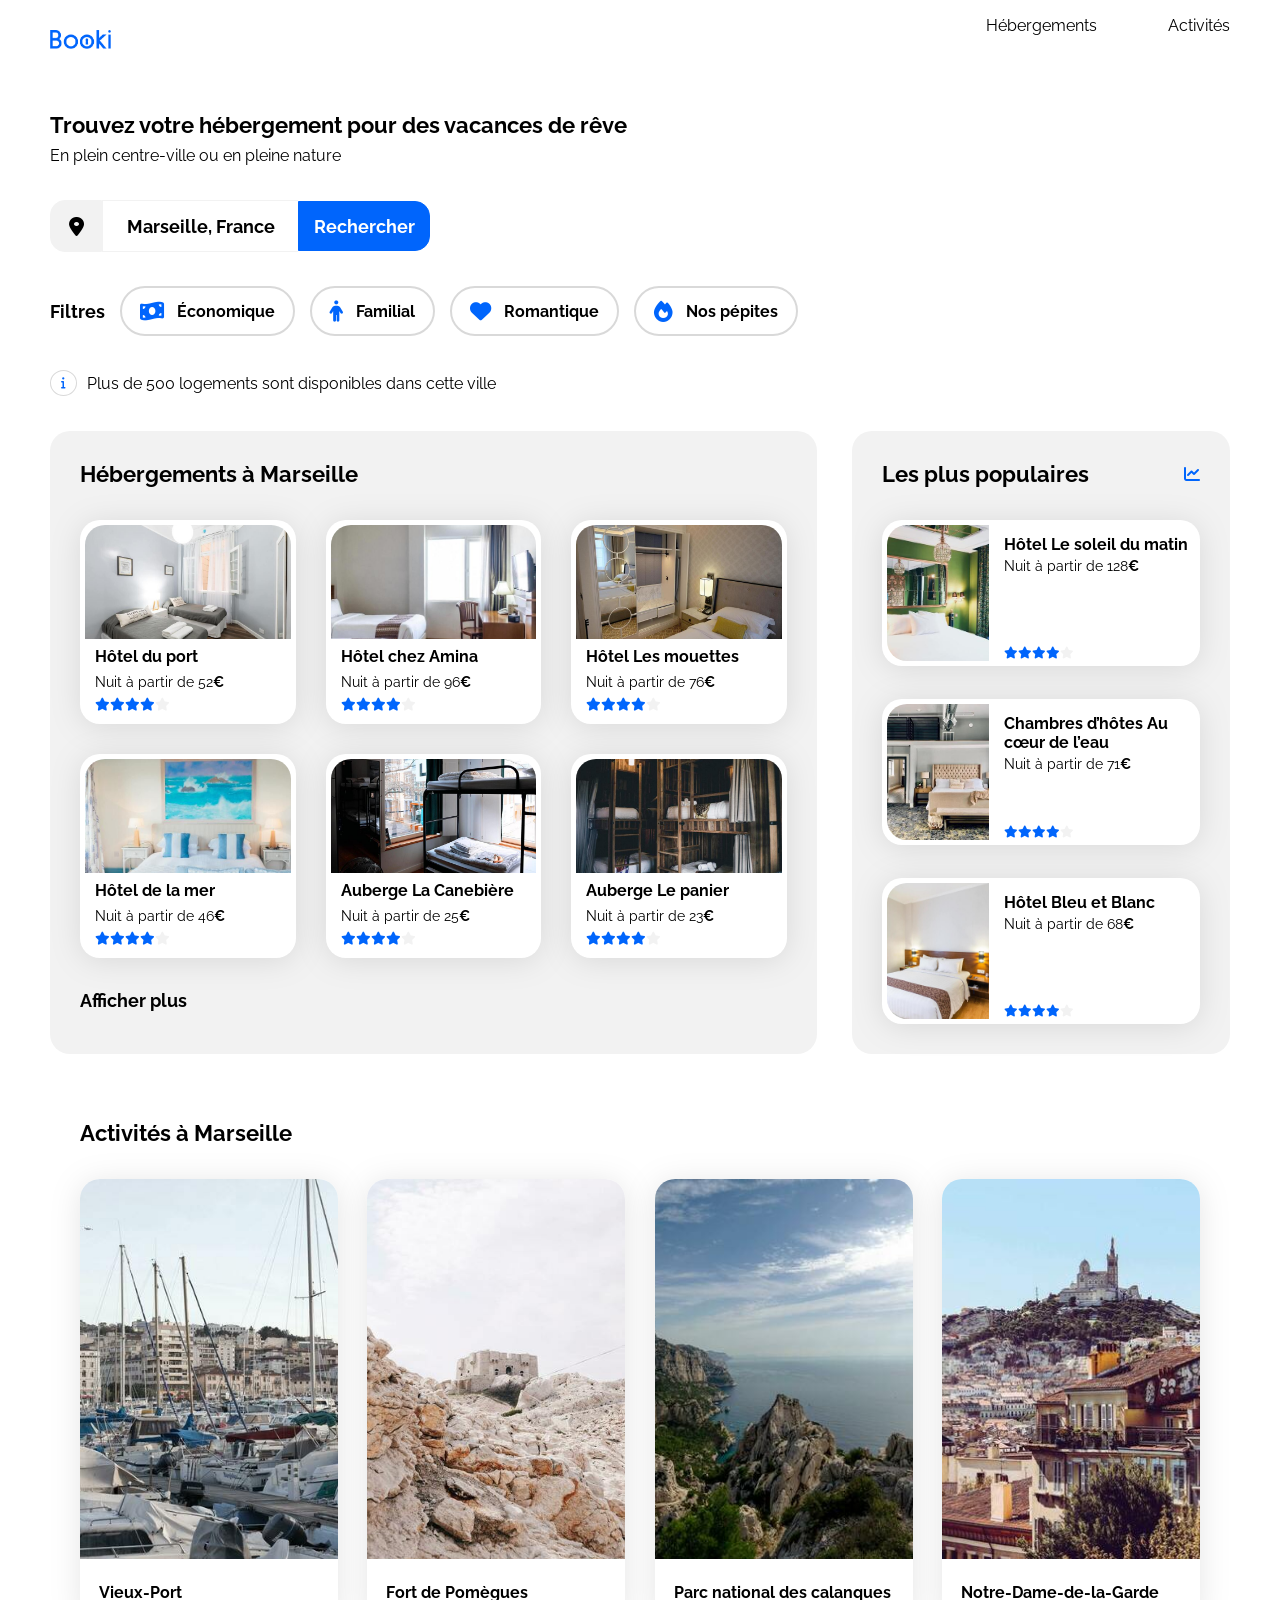
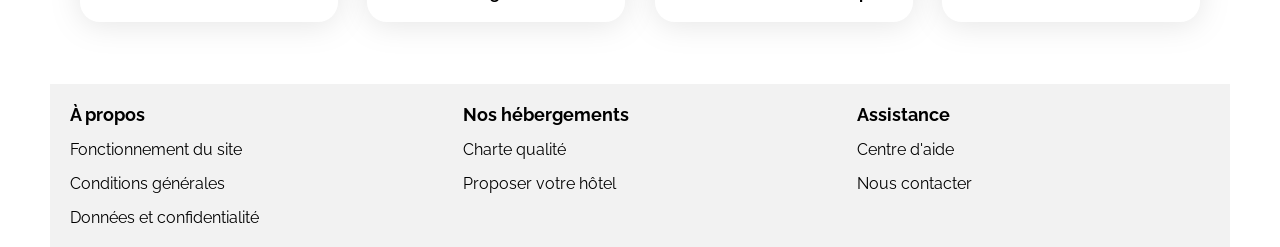
==== index.html @ db33a8a7 "P2 downloaded" ====
<!DOCTYPE html>
<html lang="fr">
  <head>
    <meta charset="UTF-8" />
    <meta name="viewport" content="width=device-width, initial-scale=1.0" />
    <title>Booki</title>
    <link rel="preconnect" href="https://fonts.googleapis.com" />
    <link rel="preconnect" href="https://fonts.gstatic.com" crossorigin />
    <link
      href="https://fonts.googleapis.com/css2?family=Raleway:wght@400;500;700&display=swap"
      rel="stylesheet"
    />
    <link
      rel="stylesheet"
      href="https://cdnjs.cloudflare.com/ajax/libs/font-awesome/6.2.1/css/all.min.css"
      integrity="sha512-MV7K8+y+gLIBoVD59lQIYicR65iaqukzvf/nwasF0nqhPay5w/9lJmVM2hMDcnK1OnMGCdVK+iQrJ7lzPJQd1w=="
      crossorigin="anonymous"
      referrerpolicy="no-referrer"
    />
    <link rel="stylesheet" href="./css/style.css" />
  </head>

  <body>
    <!-- ******************-->
    <!-- ***** HEADER *****-->
    <!-- ******************-->

    <header>
      <div class="logo">
        <img src="./images/logo/Booki.png" alt="Logo de Booki" />
      </div>
      <nav>
        <ul class="menu">
          <li>
            <a class="elt-menu" href="#hebergements">Hébergements</a>
          </li>
          <li><a class="elt-menu" href="#activites">Activités</a></li>
        </ul>
      </nav>
    </header>

    <div class="main-container">
      <main>

        <!-- ***********************-->
        <!-- ***** SEARCH ZONE *****-->
        <!-- ***********************-->

        <section class="search">
          <h1>Trouvez votre hébergement pour des vacances de rêve</h1>
          <p class="subtitle">En plein centre-ville ou en pleine nature</p>
          <form method="get" class="search-bar">
            <label class="icontainer" for="location"
              ><i class="fa-lg fa-solid fa-location-dot" aria-hidden="true"></i
            ></label>
            <input
              type="text"
              id="location"
              placeholder="Marseille, France"
              class="fs18b"
            />
            <button
              class="search-button fs18b"
              type="submit"
              value="Rechercher"
            >
              <i
                class="fa-lg fa-solid fa-magnifying-glass"
                aria-hidden="true"
              ></i>
              Rechercher
            </button>
          </form>

          <div class="filter-bar fs18b">
            <span class="filtres fs18b">Filtres</span>
            <div class="button-list fs17b">
              <div class="filter-button">
                <i
                  class="fa-lg fa-solid fa-money-bill-wave"
                  aria-hidden="true"
                ></i>
                <span class="button-text">Économique</span>
              </div>
              <div class="filter-button">
                <i class="fa-lg fa-solid fa-person" aria-hidden="true"></i>
                <span class="button-text">Familial</span>
              </div>
              <div class="filter-button">
                <i class="fa-lg fa-solid fa-heart" aria-hidden="true"></i>
                <span class="button-text">Romantique</span>
              </div>
              <div class="filter-button">
                <i class="fa-lg fa-solid fa-fire" aria-hidden="true"></i>
                <span class="button-text">Nos pépites</span>
              </div>
            </div>
          </div>

          <div class="info">
            <i class="fa-xs fa-solid fa-info" aria-hidden="true"></i>
            <p>Plus de 500 logements sont disponibles dans cette ville</p>
          </div>
        </section>

        <div class="hebergements-and-populaires">

          <!-- ************************-->
          <!-- ***** HEBERGEMENTS *****-->
          <!-- ************************-->

          <section class="hebergements" id="hebergements">
            <h2 class="section-title">Hébergements à Marseille</h2>
            <div class="hebergements-cards">
              <a href="#">
                <article class="card">
                  <img
                    src="./images/hebergements/fred-kleber.jpg"
                    alt="Hôtel du port"
                  />
                  <div class="card-content">
                    <h3 class="card-title">Hôtel du port</h3>
                    <p class="card-subtitle">
                      Nuit à partir de 52<span class="euro">€</span>
                    </p>
                    <div class="card-rating">
                      <i class="fa-solid fa-star" aria-hidden="true"></i>
                      <i class="fa-solid fa-star" aria-hidden="true"></i>
                      <i class="fa-solid fa-star" aria-hidden="true"></i>
                      <i class="fa-solid fa-star" aria-hidden="true"></i>
                      <i
                        class="fa-solid fa-star neutral-star"
                        aria-hidden="true"
                      ></i>
                      <span class="sr-only">Note de 4 sur 5</span>
                    </div>
                  </div>
                </article>
              </a>
              <a href="#">
                <article class="card">
                  <img
                    src="./images/hebergements/febrian-zakaria.jpg"
                    alt="Hôtel chez Amina"
                  />
                  <div class="card-content">
                    <h3 class="card-title">Hôtel chez Amina</h3>
                    <p class="card-subtitle">
                      Nuit à partir de 96<span class="euro">€</span>
                    </p>
                    <div class="card-rating">
                      <i class="fa-solid fa-star" aria-hidden="true"></i>
                      <i class="fa-solid fa-star" aria-hidden="true"></i>
                      <i class="fa-solid fa-star" aria-hidden="true"></i>
                      <i class="fa-solid fa-star" aria-hidden="true"></i>
                      <i
                        class="fa-solid fa-star neutral-star"
                        aria-hidden="true"
                      ></i>
                      <span class="sr-only">Note de 4 sur 5</span>
                    </div>
                  </div>
                </article>
              </a>
              <a href="#">
                <article class="card">
                  <img
                    src="./images/hebergements/reisetopia.jpg"
                    alt="Hôtel Les mouettes"
                  />
                  <div class="card-content">
                    <h3 class="card-title">Hôtel Les mouettes</h3>
                    <p class="card-subtitle">
                      Nuit à partir de 76<span class="euro">€</span>
                    </p>
                    <div class="card-rating">
                      <i class="fa-solid fa-star" aria-hidden="true"></i>
                      <i class="fa-solid fa-star" aria-hidden="true"></i>
                      <i class="fa-solid fa-star" aria-hidden="true"></i>
                      <i class="fa-solid fa-star" aria-hidden="true"></i>
                      <i
                        class="fa-solid fa-star neutral-star"
                        aria-hidden="true"
                      ></i>
                      <span class="sr-only">Note de 4 sur 5</span>
                    </div>
                  </div>
                </article>
              </a>
              <a href="#">
                <article class="card">
                  <img
                    src="./images/hebergements/annie-spratt.jpg"
                    alt="Hôtel de la mer"
                  />
                  <div class="card-content">
                    <h3 class="card-title">Hôtel de la mer</h3>
                    <p class="card-subtitle">
                      Nuit à partir de 46<span class="euro">€</span>
                    </p>
                    <div class="card-rating">
                      <i class="fa-solid fa-star" aria-hidden="true"></i>
                      <i class="fa-solid fa-star" aria-hidden="true"></i>
                      <i class="fa-solid fa-star" aria-hidden="true"></i>
                      <i class="fa-solid fa-star" aria-hidden="true"></i>
                      <i
                        class="fa-solid fa-star neutral-star"
                        aria-hidden="true"
                      ></i>
                      <span class="sr-only">Note de 4 sur 5</span>
                    </div>
                  </div>
                </article>
              </a>
              <a href="#">
                <article class="card">
                  <img
                    src="./images/hebergements/marcus-loke.jpg"
                    alt="Auberge La Canebière"
                  />
                  <div class="card-content">
                    <h3 class="card-title">Auberge La Canebière</h3>
                    <p class="card-subtitle">
                      Nuit à partir de 25<span class="euro">€</span>
                    </p>
                    <div class="card-rating">
                      <i class="fa-solid fa-star" aria-hidden="true"></i>
                      <i class="fa-solid fa-star" aria-hidden="true"></i>
                      <i class="fa-solid fa-star" aria-hidden="true"></i>
                      <i class="fa-solid fa-star" aria-hidden="true"></i>
                      <i
                        class="fa-solid fa-star neutral-star"
                        aria-hidden="true"
                      ></i>
                      <span class="sr-only">Note de 4 sur 5</span>
                    </div>
                  </div>
                </article>
              </a>
              <a href="#">
                <article class="card">
                  <img
                    src="./images/hebergements/nicate-lee.jpg"
                    alt="Auberge Le Panier"
                  />
                  <div class="card-content">
                    <h3 class="card-title">Auberge Le panier</h3>
                    <p class="card-subtitle">
                      Nuit à partir de 23<span class="euro">€</span>
                    </p>
                    <div class="card-rating">
                      <i class="fa-solid fa-star" aria-hidden="true"></i>
                      <i class="fa-solid fa-star" aria-hidden="true"></i>
                      <i class="fa-solid fa-star" aria-hidden="true"></i>
                      <i class="fa-solid fa-star" aria-hidden="true"></i>
                      <i
                        class="fa-solid fa-star neutral-star"
                        aria-hidden="true"
                      ></i>
                      <span class="sr-only">Note de 4 sur 5</span>
                    </div>
                  </div>
                </article>
              </a>
            </div>
            <p class="afficher-plus fs18b"><a href="#">Afficher plus</a></p>
          </section>

          <!-- **********************-->
          <!-- ***** POPULAIRES *****-->
          <!-- **********************-->

          <section class="populaires">
            <div class="populaires-title">
              <h2 class="section-title">Les plus populaires</h2>
              <i class="fa-solid fa-chart-line" aria-hidden="true"></i>
            </div>
            <div class="populaires-cards">
              <a href="#">
                <article class="card">
                  <img
                    src="./images/hebergements/emile-guillemot.jpg"
                    alt="Hôtel Le soleil du matin"
                  />
                  <div class="card-content">
                    <div class="card-txt">
                      <h3 class="card-title">Hôtel Le soleil du matin</h3>
                      <p class="card-subtitle">
                        Nuit à partir de 128<span class="euro">€</span>
                      </p>
                    </div>
                    <div class="card-rating">
                      <i class="fa-xs fa-solid fa-star" aria-hidden="true"></i>
                      <i class="fa-xs fa-solid fa-star" aria-hidden="true"></i>
                      <i class="fa-xs fa-solid fa-star" aria-hidden="true"></i>
                      <i class="fa-xs fa-solid fa-star" aria-hidden="true"></i>
                      <i
                        class="fa-xs fa-solid fa-star neutral-star"
                        aria-hidden="true"
                      ></i>
                      <span class="sr-only">Note de 4 sur 5</span>
                    </div>
                  </div>
                </article>
              </a>
              <a href="#">
                <article class="card">
                  <img
                    src="./images/hebergements/aw-creative.jpg"
                    alt="Chambres d'hôtes Au coeur de l'eau"
                  />
                  <div class="card-content">
                    <div class="card-txt">
                      <h3 class="card-title">
                        Chambres d’hôtes Au cœur de l’eau
                      </h3>
                      <p class="card-subtitle">
                        Nuit à partir de 71<span class="euro">€</span>
                      </p>
                    </div>
                    <div class="card-rating">
                      <i class="fa-xs fa-solid fa-star" aria-hidden="true"></i>
                      <i class="fa-xs fa-solid fa-star" aria-hidden="true"></i>
                      <i class="fa-xs fa-solid fa-star" aria-hidden="true"></i>
                      <i class="fa-xs fa-solid fa-star" aria-hidden="true"></i>
                      <i
                        class="fa-xs fa-solid fa-star neutral-star"
                        aria-hidden="true"
                      ></i>
                      <span class="sr-only">Note de 4 sur 5</span>
                    </div>
                  </div>
                </article>
              </a>
              <a href="#">
                <article class="card">
                  <img
                    src="./images/hebergements/febrian-zakaria2.jpg"
                    alt="Hôtel Bleu et Blanc"
                  />
                  <div class="card-content">
                    <div class="card-txt">
                      <h3 class="card-title">Hôtel Bleu et Blanc</h3>
                      <p class="card-subtitle">
                        Nuit à partir de 68<span class="euro">€</span>
                      </p>
                    </div>
                    <div class="card-rating">
                      <i class="fa-xs fa-solid fa-star" aria-hidden="true"></i>
                      <i class="fa-xs fa-solid fa-star" aria-hidden="true"></i>
                      <i class="fa-xs fa-solid fa-star" aria-hidden="true"></i>
                      <i class="fa-xs fa-solid fa-star" aria-hidden="true"></i>
                      <i
                        class="fa-xs fa-solid fa-star neutral-star"
                        aria-hidden="true"
                      ></i>
                      <span class="sr-only">Note de 4 sur 5</span>
                    </div>
                  </div>
                </article>
              </a>
            </div>
          </section>
        </div>

        <!-- *********************-->
        <!-- ***** ACTIVITES *****-->
        <!-- *********************-->

        <section class="activites" id="activites">
          <h2 class="section-title">Activités à Marseille</h2>
          <div class="activites-cards">
            <a href="#">
              <figure class="card-photo">
                <img
                  src="./images/activites/reno-laithienne.jpg"
                  alt="Vieux-Port"
                />
                <figcaption class="fs16b">Vieux-Port</figcaption>
              </figure>
            </a>
            <a href="#">
              <figure class="card-photo">
                <img
                  src="./images/activites/paul-hermann.jpg"
                  alt="Fort de Pomègues"
                />
                <figcaption class="fs16b">Fort de Pomègues</figcaption>
              </figure>
            </a>
            <a href="#">
              <figure class="card-photo">
                <img
                  src="./images/activites/kilyan-sockalingum.jpg"
                  alt="Parc national des calanques"
                />
                <figcaption class="fs16b">
                  Parc national des calanques
                </figcaption>
              </figure>
            </a>
            <a href="#">
              <figure class="card-photo">
                <img
                  src="./images/activites/florian-wehde.jpg"
                  alt="Notre-Dame-de-la-Garde"
                />
                <figcaption class="fs16b">Notre-Dame-de-la-Garde</figcaption>
              </figure>
            </a>
          </div>
        </section>
      </main>

      <!-- ******************-->
      <!-- ***** FOOTER *****-->
      <!-- ******************-->

      <footer>
        <div class="footer-part">
          <h4 class="fs18b">À propos</h4>
          <p><a href="#">Fonctionnement du site</a></p>
          <p><a href="#">Conditions générales</a></p>
          <p><a href="#">Données et confidentialité</a></p>
        </div>
        <div class="footer-part">
          <h4 class="fs18b">Nos hébergements</h4>
          <p><a href="#">Charte qualité</a></p>
          <p><a href="#">Proposer votre hôtel</a></p>
        </div>
        <div class="footer-part">
          <h4 class="fs18b">Assistance</h4>
          <p><a href="#">Centre d'aide</a></p>
          <p><a href="#">Nous contacter</a></p>
        </div>
      </footer>
    </div>
  </body>
</html>
---- css/style.css ----
/****** GENERAL ***********/
* {
	font-family: 'Raleway', sans-serif;
	padding: 0;
	margin: 0;
	;
}
html {
	scroll-behavior: smooth;
}

/* Colors */

:root {
	--main-color: #0065FC;
	--main-bg-color: #F2F2F2;
	--filter-bg-color: #DEEBFF;
	--filter-border-color: #D9D9D9;
		/*couleur de la bordure des filtres*/
}

.fa-solid {
	color: var(--main-color);
}

/* Font-size */

p {
	font-size: 16px;
}

.fs16b {
	font-size: 16px;
	font-weight: bold;
}

.fs17b {
	font-size: 17px;
	font-weight: bold;
}

.fs18b {
	font-size: 18px;
	font-weight: bold;
}

.main-container {
	width: 100%;
	max-width: 1440px;
	padding: 0 50px;
	margin: 0 auto;
	box-sizing: border-box;
}

main {
margin-top: 33px;
}

a {
	color: inherit;
	text-decoration: none;
}

.section-title {
	margin: 0;
	font-size: 22px;
}

.card {
	background-color: white;
	border-radius: 20px;
	padding: 5px;
	filter: drop-shadow(0px 3px 15px rgba(0, 0, 0, 0.1));
}

.card img {
	object-fit: cover;
}

.card-title {
	font-size: 16px;
}

.card-subtitle {
font-size: 14px;
}

.euro {
	font-weight: 700;
}

.neutral-star {
	color: var(--main-bg-color)
}

/****** HEADER ***********/

header {
	margin: 0 auto;
	height: 79px;
	width: 100%;
	max-width: 1440px;
	display: flex;
	justify-content: space-between;
	
}
.logo {
	height: 79px;
	width: 161.1px;
	display: flex;
	justify-content: center;
	align-items: center;
}

header img {
	height: 19px;
}

nav {
	display: flex;
	justify-content: center;
	width: 344px;
	height: 35px;
}

.menu {
	display: flex;
	flex-direction: row;
	justify-content: space-between;
	margin-right: 0;
	width: 244px;
	height: 100%;
}

nav li {
	display: flex;
	list-style-type: none;
	height: 100%;
}

.elt-menu {
	height:100%;
	width:100%;
	display: flex;
	justify-content: center;
	align-items: flex-end;
	font-size: 16px;
	border-top: 3px solid transparent;
	box-sizing: border-box;
}

.elt-menu:hover {
		border-top: 3px solid var(--main-color);
		color: var(--main-color);
}


/****** SEARCH ZONE ***********/

h1 {
	margin-bottom: 8px;
	font-size: 22px;
	font-weight: bold;
}

/* Search bar */

.search-bar {
	display: flex;
	justify-content: left;
	align-items: center;
	height: 50px;
	margin-top: 36px;
	margin-bottom: 36px;
}

.icontainer {
	height: 100%;
	display: flex;
	justify-content: center;
	align-items: center;
	width: 50px;
	background-color: var(--main-bg-color);
	border: 1px solid var(--main-bg-color);
	border-top-left-radius: 15px;
	border-bottom-left-radius: 15px;
	text-align: center;
}

.fa-location-dot {
	color: black;
		/*icone location en noire*/
}


#location {
	height: 100%;
	width: 195px;
	border: 1px solid var(--main-bg-color);
	border-right: none;
	text-align: center;
}
input::placeholder {
	color:black;
	opacity: 1; /*pour firefox*/
}

.search-button {
	display: flex;
	justify-content: center;
	align-items: center;
	position: relative;
	height: 100%;
	width: 132px;
	background-color: var(--main-color);
	border: 1px solid var(--main-color);
	border-top-right-radius: 15px;
	border-bottom-right-radius: 15px;
	color: white;
	cursor: pointer;
}

.fa-magnifying-glass {
	/*position de la loupe*/
	position: absolute;
	color: white;
	z-index: -1;
}

/* Filter bar */

.filtres {
	margin-right: 15px;
}

.filter-bar {
	display: flex;
	justify-content: left;
	align-items: center;
	height: 48px;
}

.button-list {
	display: flex;
	flex-flow: row wrap;
	justify-content: left;
	align-items: center;
	gap: 15px;
	
}

.filter-button {
	border-radius: 25px;
	border: 2px solid var(--filter-border-color);
	padding: 13px 18px;
	cursor: default;
		/*curseur en forme de flêche*/
}

.button-text {
	font-size: 16px;
	font-weight: bold;
	margin-left: 9px;
}

.filter-button:hover {
		background-color: var(--filter-bg-color);
}

/* Info */

.info {
	height: 24px;
	margin-top: 36px;
	display: flex;
	justify-content: left;
	align-items: center;
}

.fa-info {
	line-height: 24px;
	padding: 0px 10px;
	border-radius: 50%;
	border: 1px solid var(--filter-border-color);
	margin-right: 10px;
}



/****** Hebergements And Populaires ***********/
.hebergements-and-populaires {
	margin-top: 36px;
	display: flex;
	justify-content: space-between;
}

.hebergements-and-populaires section {
	border-radius: 20px;
	padding: 30px;
	box-sizing: border-box;
}

.card-rating {
	display: flex;
	margin-bottom: 8px;
}

/****** HEBERGEMENTS ***********/
.hebergements {
	background-color: var(--main-bg-color);
	width: 65%;
}

.hebergements-cards {
	display: grid;
	grid-auto-flow: row;
	grid-template-columns: 1fr 1fr 1fr;
	gap: 30px;
	margin-top: 33px;
}

.hebergements-cards .card {
	height: 95%;
	 /*pour s'adapter lorsque le titre est sur plusieurs lignes*/
}

.hebergements-cards img {
	height: 114px;
	width: 100%;
	border-top-left-radius: 20px;
	border-top-right-radius: 20px;
}

.hebergements-cards .card-content {
	padding-left: 10px;
	box-sizing: border-box;
}

.hebergements-cards .card-title {
	margin-top: 4px;
	margin-bottom: 8px;
}

.hebergements-cards .card-subtitle {
	margin: 0;
}

.hebergements-cards .card-rating {
	margin-top: 8px;
	font-size: 13px;
}

.afficher-plus {
	margin-top: 32px;
}


/****** POPULAIRES ***********/
.populaires {
	background-color: var(--main-bg-color);
	width: 32%;
}

.populaires-title {
	display: flex;
	justify-content: space-between;
	align-items: center;
}

.populaires-cards .card {
	height: 75%;
	display: flex;
	margin-top: 33px;
}

.populaires-cards img {
	width: 33%;
	height: 136px;
	border-top-left-radius: 20px;
	border-bottom-left-radius: 20px;
}

.populaires-cards .card-content {
	width: 67%;
	padding-left: 15px;
	display: flex;
	flex-direction: column;
	justify-content: space-between;
	box-sizing: border-box;
}

.populaires-cards .card-title {
	margin-top: 10px;
	margin-bottom: 4px;
}

.populaires-cards .card-subtitle {
	margin: 0;
}

/****** ACTIVITES ***********/

.activites {
	padding: 30px;
	margin-top: 36px;
}
.activites-cards {
	height: 439px;
	margin-top: 33px;
	display: flex;
	justify-content: space-between;
}
.activites-cards a {
	flex-basis: 23%;
	width: 297px;
	height: 100%;
}
.card-photo {
	background-color: white;
	border-radius: 20px;
	padding: 0;
	filter: drop-shadow(0px 3px 15px rgba(0, 0, 0, 0.1));
}

.activites-cards img {
	object-fit: cover;
	height: 380px;
	width: 100%;
	border-top-left-radius: 20px;
	border-top-right-radius: 20px;
}
figcaption {
	height: 59px;
	display: flex;
	align-items: center;
	padding: 0 19px;
}

/****** FOOTER ***********/

footer {
	margin-top: 36px;
	display: flex;
	background-color: var(--main-bg-color);
}
.footer-part {
	flex-basis: 33%;
	padding: 20px;

}
.footer-part p {
	margin-top: 15px;
}




/* Le code ci-dessous correspond à la version responsive uniquement */

/****** Media queries ***********/
/* Medium devices (tablets, less/equal than 1024px) */
@media (max-width: 1024px) {

/***** SEARCH *****/
	.filter-bar {
		display: inline;
	}
	.filter-button {
		margin-top: 20px;
		margin-left: 0;
	}

/***** HEBERGEMENTS *****/
	.hebergements-and-populaires {
		flex-direction: column;
	}

	.hebergements {
		width: 100%;
	}

/***** POPULAIRES *****/
	.populaires {
		width: 100%;
		margin-top: 50px;
	}

	.populaires-cards {
		display: flex;
		flex-direction: row;
		justify-content: space-between;
	}

	.populaires-cards a {
		width: 30%;
	}

/***** ACTIVITES *****/
	.activites-cards {
		height: 270px;
	}
	.activites-cards img {
		height: 200px;
	}
	
}

/* Small devices (phones, less than 768px) */
@media (max-width: 767.98px) {

	.main-container {
		padding: 0;
	}

	/***** HEADER *****/
	header {
		flex-direction: column;
		align-items: center;
		height: 115px;

	}
	header img {
		position: static;
	}
	.elt-menu {
		align-items: flex-start;
		border-bottom: 3px solid transparent;
		border-top: none;
	}

	nav {
		width: 100%;
	}
	nav li {
		flex-basis: 50%;
		border-bottom: 3px solid var(--main-bg-color);
	}
	.elt-menu:hover {
		border-top: none;
		border-bottom: 3px solid var(--main-color);
	}
	.logo {
		width: 121px;
		height: 79px;
	}
	.menu {
		width: 100%;
			}


	/***** SEARCH *****/

	.search {
		margin: 0 20px;
	}
	.search-bar{
		width: 100%;
	}
	.icontainer {
		min-width: 50px;
	}
	#location {
		width: 100%
	}
	.search-button {
		height: 100%;
		min-width: 50px;
		max-width: 50px;
		font-size: 1px;
		background-color: var(--main-color);
		border: 1px solid var(--main-color);
		border-radius: 15px;
		color: var(--main-color);
		box-shadow: 0 2px 1px 1px var(--filter-border-color);
	}
	.fa-magnifying-glass {
		font-size: 18px;
		cursor: pointer;
		z-index: 1;
			/* on fait apparaitre la loupe */
	}
	
	.filter-bar {
		display: inline;
	}
	.button-list {
		display: grid;
		grid-template-columns: 1fr 1fr;
		gap: 10px;
	}
	.filter-button {
		margin-top: 10px;
		margin-left: 0;
		padding: 13px 0 13px 15px;
		display: flex;
		justify-content: left;
		align-items: center;
	}
	.filter-button i {
		flex-basis: 15%;
	}
	.button-text {
		flex-basis: 85%;
		margin-left: 8px;
		font-size: 13px;
	}
	
	

/***** POPULAIRES *****/

	.hebergements-and-populaires {
		width: 100%;
		margin-top: 0;
	}

	.hebergements-and-populaires section {
		border-radius: 0;
		padding: 30px 20px;
	}

	.populaires {
		order: 1;
	}
	.populaires-cards {
		flex-direction: column;
	}

	.populaires-cards .card {
		margin-top: 15px;
	}

	.populaires-cards a {
		width: 100%;
	}

/***** HEBERGEMENTS *****/
	.hebergements {
		order: 2;
		background-color: white;
		}

	.hebergements-cards {
		grid-template-columns: 1fr;
		margin-top: 20px;
		gap: 15px;
	}

	.afficher-plus {
		margin-top: 15px;
	}

/***** POPULAIRES *****/
	.activites-cards {
		flex-direction: column;
		gap: 15px;
		height: 100%;
	}
	.activites-cards a {
		width: 100%;
	}
	.card-photo {
		width: 100%;
	}
	.activites-cards img {
		height: 141px;
	}

/***** FOOTER *****/
	footer {
		flex-direction: column;
		margin-top: 35px;
		padding: 30px;
		gap: 50px;
	}
	.footer-part {
		padding: 0;
	}
	
}
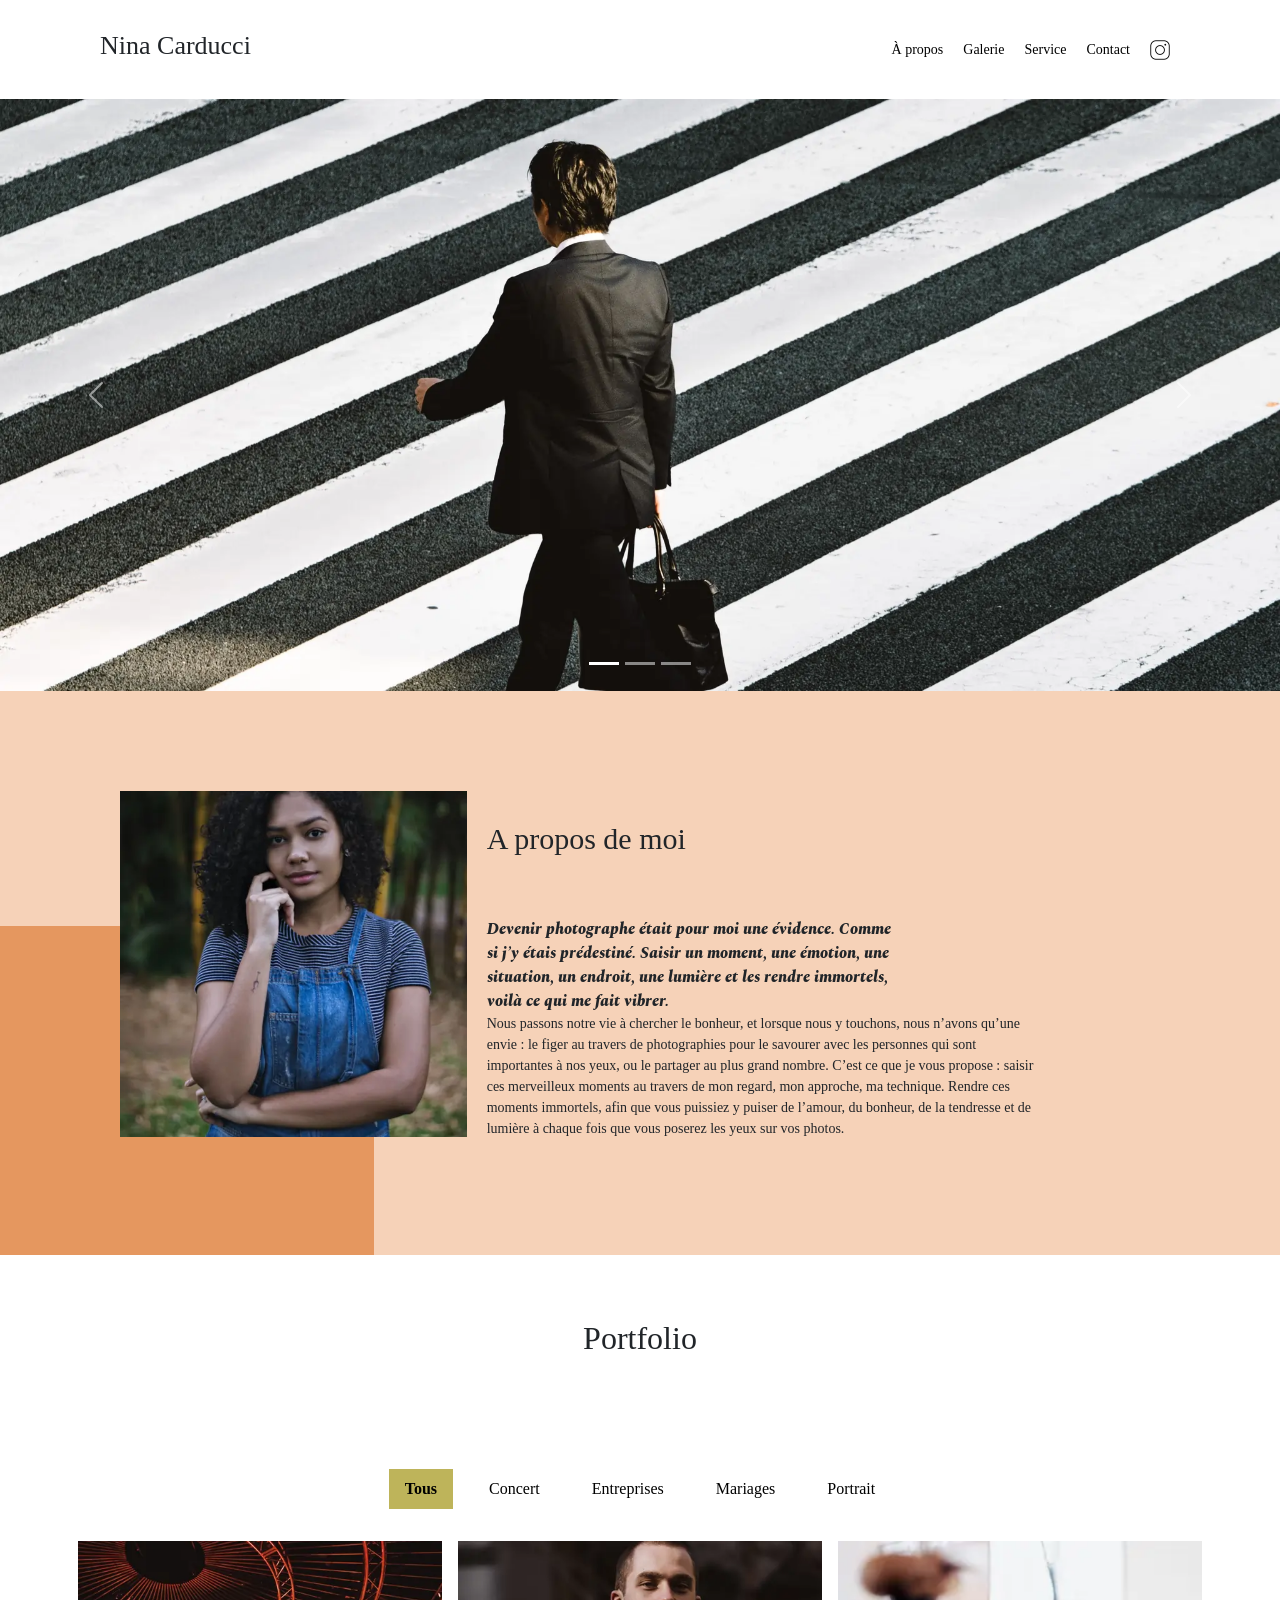
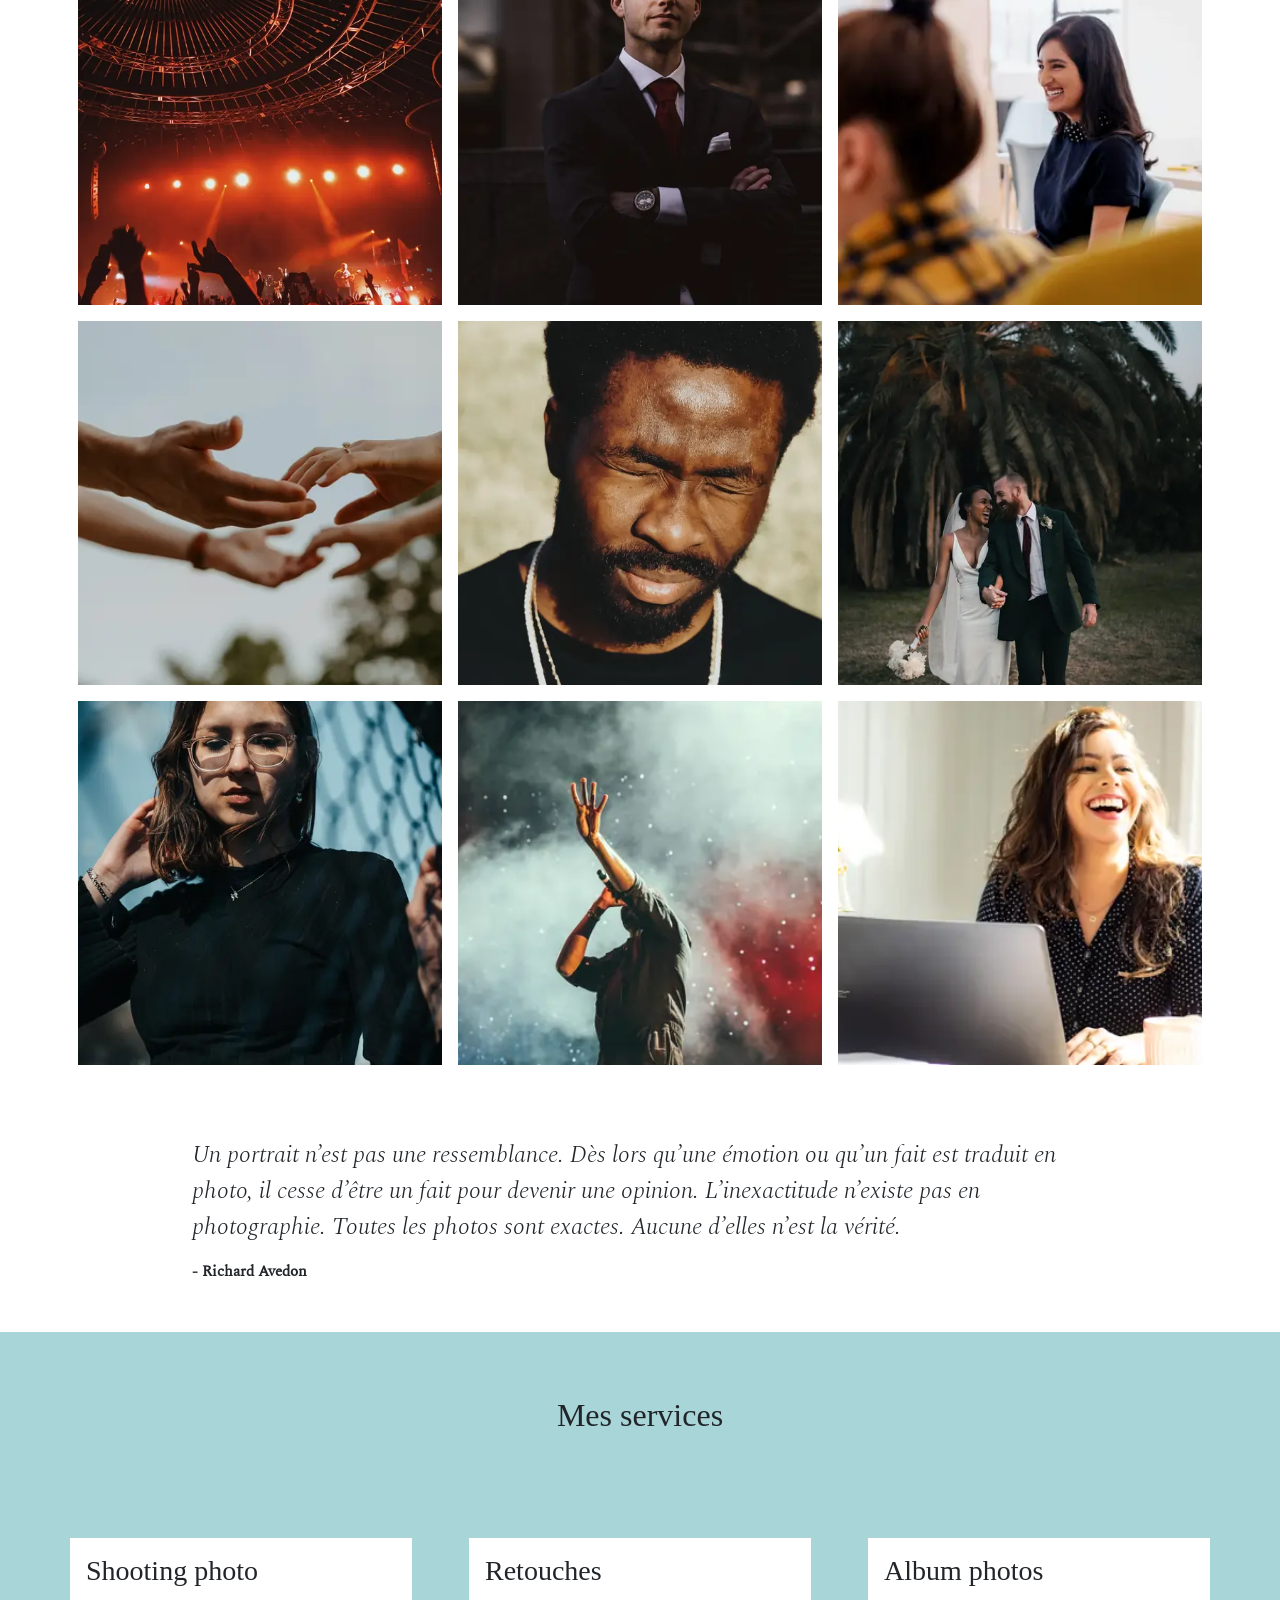
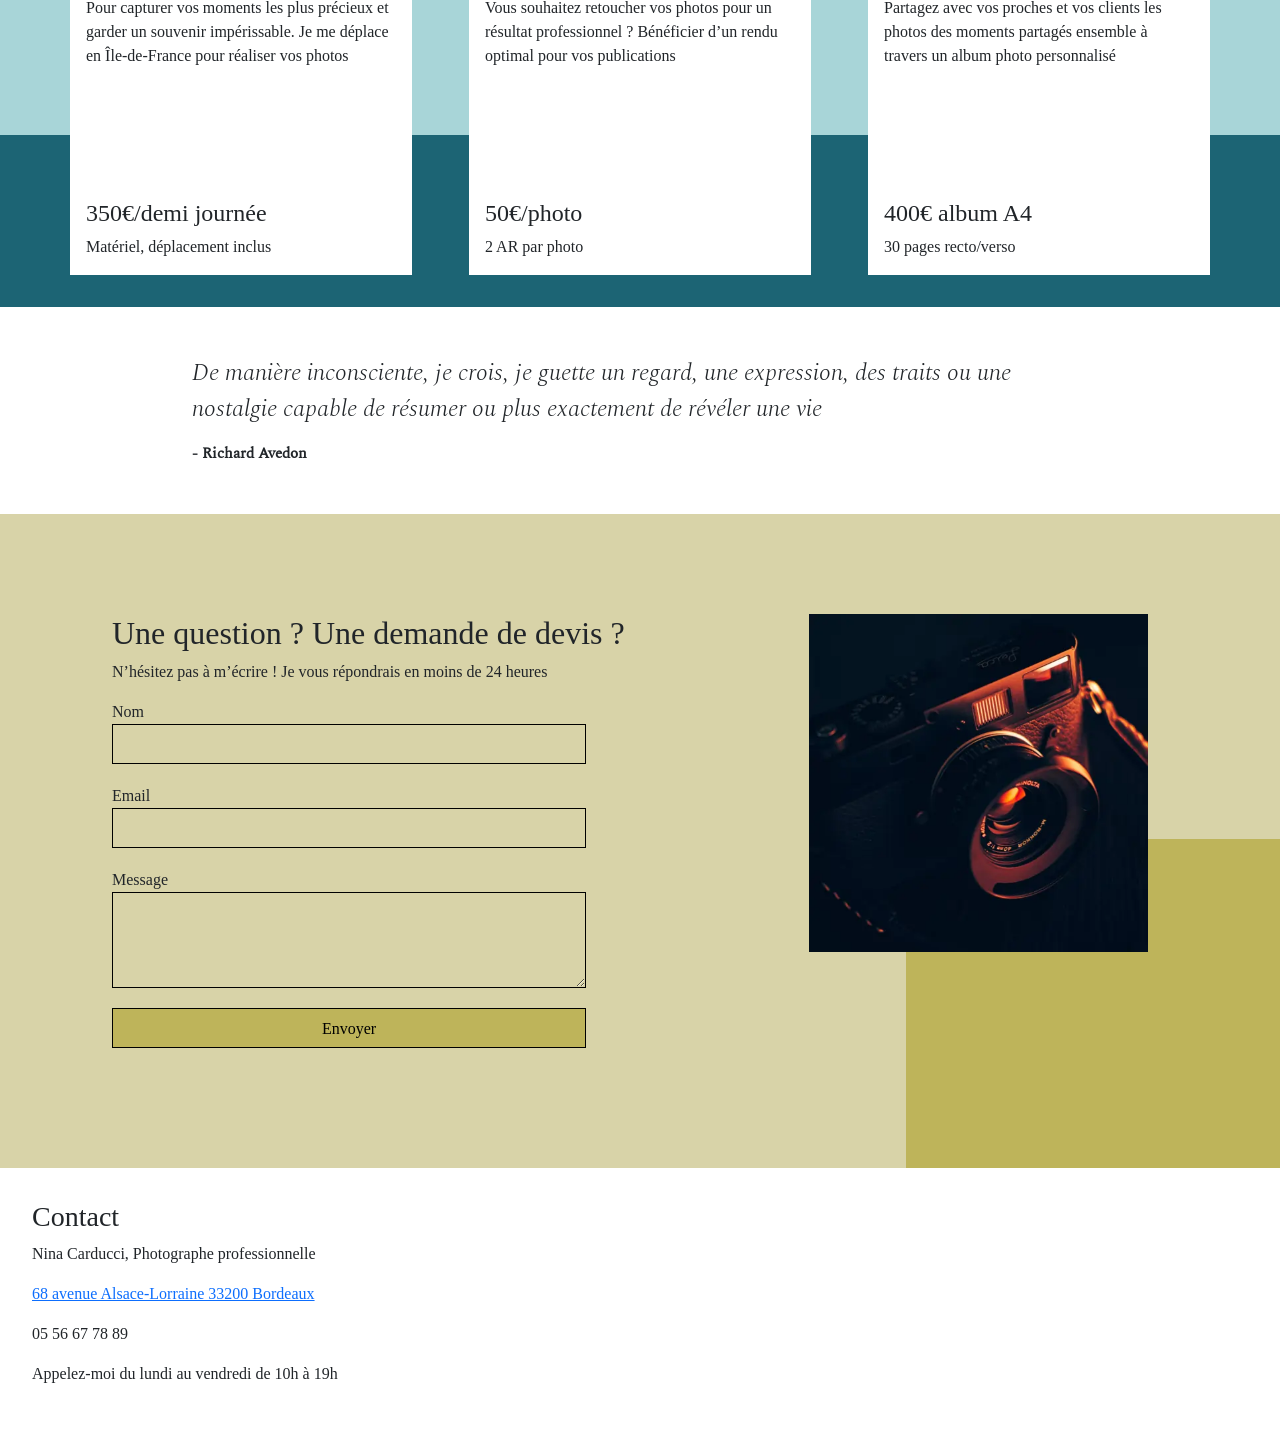
==== commit 4f1c9cf8: "P5 downloaded" ====
--- a/index.html
+++ b/index.html
@@ -1,439 +1,464 @@
-<!DOCTYPE html>
-<html lang="fr">
-  <head>
-    <meta charset="UTF-8" />
-    <meta name="viewport" content="width=device-width, initial-scale=1.0" />
-    <title>Booki</title>
-    <link rel="preconnect" href="https://fonts.googleapis.com" />
-    <link rel="preconnect" href="https://fonts.gstatic.com" crossorigin />
-    <link
-      href="https://fonts.googleapis.com/css2?family=Raleway:wght@400;500;700&display=swap"
-      rel="stylesheet"
-    />
-    <link
-      rel="stylesheet"
-      href="https://cdnjs.cloudflare.com/ajax/libs/font-awesome/6.2.1/css/all.min.css"
-      integrity="sha512-MV7K8+y+gLIBoVD59lQIYicR65iaqukzvf/nwasF0nqhPay5w/9lJmVM2hMDcnK1OnMGCdVK+iQrJ7lzPJQd1w=="
-      crossorigin="anonymous"
-      referrerpolicy="no-referrer"
-    />
-    <link rel="stylesheet" href="./css/style.css" />
-  </head>
-
-  <body>
-    <!-- ******************-->
-    <!-- ***** HEADER *****-->
-    <!-- ******************-->
-
-    <header>
-      <div class="logo">
-        <img src="./images/logo/Booki.png" alt="Logo de Booki" />
-      </div>
-      <nav>
-        <ul class="menu">
-          <li>
-            <a class="elt-menu" href="#hebergements">Hébergements</a>
-          </li>
-          <li><a class="elt-menu" href="#activites">Activités</a></li>
-        </ul>
-      </nav>
-    </header>
-
-    <div class="main-container">
-      <main>
-
-        <!-- ***********************-->
-        <!-- ***** SEARCH ZONE *****-->
-        <!-- ***********************-->
-
-        <section class="search">
-          <h1>Trouvez votre hébergement pour des vacances de rêve</h1>
-          <p class="subtitle">En plein centre-ville ou en pleine nature</p>
-          <form method="get" class="search-bar">
-            <label class="icontainer" for="location"
-              ><i class="fa-lg fa-solid fa-location-dot" aria-hidden="true"></i
-            ></label>
-            <input
-              type="text"
-              id="location"
-              placeholder="Marseille, France"
-              class="fs18b"
-            />
-            <button
-              class="search-button fs18b"
-              type="submit"
-              value="Rechercher"
-            >
-              <i
-                class="fa-lg fa-solid fa-magnifying-glass"
-                aria-hidden="true"
-              ></i>
-              Rechercher
-            </button>
-          </form>
-
-          <div class="filter-bar fs18b">
-            <span class="filtres fs18b">Filtres</span>
-            <div class="button-list fs17b">
-              <div class="filter-button">
-                <i
-                  class="fa-lg fa-solid fa-money-bill-wave"
-                  aria-hidden="true"
-                ></i>
-                <span class="button-text">Économique</span>
-              </div>
-              <div class="filter-button">
-                <i class="fa-lg fa-solid fa-person" aria-hidden="true"></i>
-                <span class="button-text">Familial</span>
-              </div>
-              <div class="filter-button">
-                <i class="fa-lg fa-solid fa-heart" aria-hidden="true"></i>
-                <span class="button-text">Romantique</span>
-              </div>
-              <div class="filter-button">
-                <i class="fa-lg fa-solid fa-fire" aria-hidden="true"></i>
-                <span class="button-text">Nos pépites</span>
-              </div>
-            </div>
-          </div>
-
-          <div class="info">
-            <i class="fa-xs fa-solid fa-info" aria-hidden="true"></i>
-            <p>Plus de 500 logements sont disponibles dans cette ville</p>
-          </div>
-        </section>
-
-        <div class="hebergements-and-populaires">
-
-          <!-- ************************-->
-          <!-- ***** HEBERGEMENTS *****-->
-          <!-- ************************-->
-
-          <section class="hebergements" id="hebergements">
-            <h2 class="section-title">Hébergements à Marseille</h2>
-            <div class="hebergements-cards">
-              <a href="#">
-                <article class="card">
-                  <img
-                    src="./images/hebergements/fred-kleber.jpg"
-                    alt="Hôtel du port"
-                  />
-                  <div class="card-content">
-                    <h3 class="card-title">Hôtel du port</h3>
-                    <p class="card-subtitle">
-                      Nuit à partir de 52<span class="euro">€</span>
-                    </p>
-                    <div class="card-rating">
-                      <i class="fa-solid fa-star" aria-hidden="true"></i>
-                      <i class="fa-solid fa-star" aria-hidden="true"></i>
-                      <i class="fa-solid fa-star" aria-hidden="true"></i>
-                      <i class="fa-solid fa-star" aria-hidden="true"></i>
-                      <i
-                        class="fa-solid fa-star neutral-star"
-                        aria-hidden="true"
-                      ></i>
-                      <span class="sr-only">Note de 4 sur 5</span>
-                    </div>
-                  </div>
-                </article>
-              </a>
-              <a href="#">
-                <article class="card">
-                  <img
-                    src="./images/hebergements/febrian-zakaria.jpg"
-                    alt="Hôtel chez Amina"
-                  />
-                  <div class="card-content">
-                    <h3 class="card-title">Hôtel chez Amina</h3>
-                    <p class="card-subtitle">
-                      Nuit à partir de 96<span class="euro">€</span>
-                    </p>
-                    <div class="card-rating">
-                      <i class="fa-solid fa-star" aria-hidden="true"></i>
-                      <i class="fa-solid fa-star" aria-hidden="true"></i>
-                      <i class="fa-solid fa-star" aria-hidden="true"></i>
-                      <i class="fa-solid fa-star" aria-hidden="true"></i>
-                      <i
-                        class="fa-solid fa-star neutral-star"
-                        aria-hidden="true"
-                      ></i>
-                      <span class="sr-only">Note de 4 sur 5</span>
-                    </div>
-                  </div>
-                </article>
-              </a>
-              <a href="#">
-                <article class="card">
-                  <img
-                    src="./images/hebergements/reisetopia.jpg"
-                    alt="Hôtel Les mouettes"
-                  />
-                  <div class="card-content">
-                    <h3 class="card-title">Hôtel Les mouettes</h3>
-                    <p class="card-subtitle">
-                      Nuit à partir de 76<span class="euro">€</span>
-                    </p>
-                    <div class="card-rating">
-                      <i class="fa-solid fa-star" aria-hidden="true"></i>
-                      <i class="fa-solid fa-star" aria-hidden="true"></i>
-                      <i class="fa-solid fa-star" aria-hidden="true"></i>
-                      <i class="fa-solid fa-star" aria-hidden="true"></i>
-                      <i
-                        class="fa-solid fa-star neutral-star"
-                        aria-hidden="true"
-                      ></i>
-                      <span class="sr-only">Note de 4 sur 5</span>
-                    </div>
-                  </div>
-                </article>
-              </a>
-              <a href="#">
-                <article class="card">
-                  <img
-                    src="./images/hebergements/annie-spratt.jpg"
-                    alt="Hôtel de la mer"
-                  />
-                  <div class="card-content">
-                    <h3 class="card-title">Hôtel de la mer</h3>
-                    <p class="card-subtitle">
-                      Nuit à partir de 46<span class="euro">€</span>
-                    </p>
-                    <div class="card-rating">
-                      <i class="fa-solid fa-star" aria-hidden="true"></i>
-                      <i class="fa-solid fa-star" aria-hidden="true"></i>
-                      <i class="fa-solid fa-star" aria-hidden="true"></i>
-                      <i class="fa-solid fa-star" aria-hidden="true"></i>
-                      <i
-                        class="fa-solid fa-star neutral-star"
-                        aria-hidden="true"
-                      ></i>
-                      <span class="sr-only">Note de 4 sur 5</span>
-                    </div>
-                  </div>
-                </article>
-              </a>
-              <a href="#">
-                <article class="card">
-                  <img
-                    src="./images/hebergements/marcus-loke.jpg"
-                    alt="Auberge La Canebière"
-                  />
-                  <div class="card-content">
-                    <h3 class="card-title">Auberge La Canebière</h3>
-                    <p class="card-subtitle">
-                      Nuit à partir de 25<span class="euro">€</span>
-                    </p>
-                    <div class="card-rating">
-                      <i class="fa-solid fa-star" aria-hidden="true"></i>
-                      <i class="fa-solid fa-star" aria-hidden="true"></i>
-                      <i class="fa-solid fa-star" aria-hidden="true"></i>
-                      <i class="fa-solid fa-star" aria-hidden="true"></i>
-                      <i
-                        class="fa-solid fa-star neutral-star"
-                        aria-hidden="true"
-                      ></i>
-                      <span class="sr-only">Note de 4 sur 5</span>
-                    </div>
-                  </div>
-                </article>
-              </a>
-              <a href="#">
-                <article class="card">
-                  <img
-                    src="./images/hebergements/nicate-lee.jpg"
-                    alt="Auberge Le Panier"
-                  />
-                  <div class="card-content">
-                    <h3 class="card-title">Auberge Le panier</h3>
-                    <p class="card-subtitle">
-                      Nuit à partir de 23<span class="euro">€</span>
-                    </p>
-                    <div class="card-rating">
-                      <i class="fa-solid fa-star" aria-hidden="true"></i>
-                      <i class="fa-solid fa-star" aria-hidden="true"></i>
-                      <i class="fa-solid fa-star" aria-hidden="true"></i>
-                      <i class="fa-solid fa-star" aria-hidden="true"></i>
-                      <i
-                        class="fa-solid fa-star neutral-star"
-                        aria-hidden="true"
-                      ></i>
-                      <span class="sr-only">Note de 4 sur 5</span>
-                    </div>
-                  </div>
-                </article>
-              </a>
-            </div>
-            <p class="afficher-plus fs18b"><a href="#">Afficher plus</a></p>
-          </section>
-
-          <!-- **********************-->
-          <!-- ***** POPULAIRES *****-->
-          <!-- **********************-->
-
-          <section class="populaires">
-            <div class="populaires-title">
-              <h2 class="section-title">Les plus populaires</h2>
-              <i class="fa-solid fa-chart-line" aria-hidden="true"></i>
-            </div>
-            <div class="populaires-cards">
-              <a href="#">
-                <article class="card">
-                  <img
-                    src="./images/hebergements/emile-guillemot.jpg"
-                    alt="Hôtel Le soleil du matin"
-                  />
-                  <div class="card-content">
-                    <div class="card-txt">
-                      <h3 class="card-title">Hôtel Le soleil du matin</h3>
-                      <p class="card-subtitle">
-                        Nuit à partir de 128<span class="euro">€</span>
-                      </p>
-                    </div>
-                    <div class="card-rating">
-                      <i class="fa-xs fa-solid fa-star" aria-hidden="true"></i>
-                      <i class="fa-xs fa-solid fa-star" aria-hidden="true"></i>
-                      <i class="fa-xs fa-solid fa-star" aria-hidden="true"></i>
-                      <i class="fa-xs fa-solid fa-star" aria-hidden="true"></i>
-                      <i
-                        class="fa-xs fa-solid fa-star neutral-star"
-                        aria-hidden="true"
-                      ></i>
-                      <span class="sr-only">Note de 4 sur 5</span>
-                    </div>
-                  </div>
-                </article>
-              </a>
-              <a href="#">
-                <article class="card">
-                  <img
-                    src="./images/hebergements/aw-creative.jpg"
-                    alt="Chambres d'hôtes Au coeur de l'eau"
-                  />
-                  <div class="card-content">
-                    <div class="card-txt">
-                      <h3 class="card-title">
-                        Chambres d’hôtes Au cœur de l’eau
-                      </h3>
-                      <p class="card-subtitle">
-                        Nuit à partir de 71<span class="euro">€</span>
-                      </p>
-                    </div>
-                    <div class="card-rating">
-                      <i class="fa-xs fa-solid fa-star" aria-hidden="true"></i>
-                      <i class="fa-xs fa-solid fa-star" aria-hidden="true"></i>
-                      <i class="fa-xs fa-solid fa-star" aria-hidden="true"></i>
-                      <i class="fa-xs fa-solid fa-star" aria-hidden="true"></i>
-                      <i
-                        class="fa-xs fa-solid fa-star neutral-star"
-                        aria-hidden="true"
-                      ></i>
-                      <span class="sr-only">Note de 4 sur 5</span>
-                    </div>
-                  </div>
-                </article>
-              </a>
-              <a href="#">
-                <article class="card">
-                  <img
-                    src="./images/hebergements/febrian-zakaria2.jpg"
-                    alt="Hôtel Bleu et Blanc"
-                  />
-                  <div class="card-content">
-                    <div class="card-txt">
-                      <h3 class="card-title">Hôtel Bleu et Blanc</h3>
-                      <p class="card-subtitle">
-                        Nuit à partir de 68<span class="euro">€</span>
-                      </p>
-                    </div>
-                    <div class="card-rating">
-                      <i class="fa-xs fa-solid fa-star" aria-hidden="true"></i>
-                      <i class="fa-xs fa-solid fa-star" aria-hidden="true"></i>
-                      <i class="fa-xs fa-solid fa-star" aria-hidden="true"></i>
-                      <i class="fa-xs fa-solid fa-star" aria-hidden="true"></i>
-                      <i
-                        class="fa-xs fa-solid fa-star neutral-star"
-                        aria-hidden="true"
-                      ></i>
-                      <span class="sr-only">Note de 4 sur 5</span>
-                    </div>
-                  </div>
-                </article>
-              </a>
-            </div>
-          </section>
-        </div>
-
-        <!-- *********************-->
-        <!-- ***** ACTIVITES *****-->
-        <!-- *********************-->
-
-        <section class="activites" id="activites">
-          <h2 class="section-title">Activités à Marseille</h2>
-          <div class="activites-cards">
-            <a href="#">
-              <figure class="card-photo">
-                <img
-                  src="./images/activites/reno-laithienne.jpg"
-                  alt="Vieux-Port"
-                />
-                <figcaption class="fs16b">Vieux-Port</figcaption>
-              </figure>
-            </a>
-            <a href="#">
-              <figure class="card-photo">
-                <img
-                  src="./images/activites/paul-hermann.jpg"
-                  alt="Fort de Pomègues"
-                />
-                <figcaption class="fs16b">Fort de Pomègues</figcaption>
-              </figure>
-            </a>
-            <a href="#">
-              <figure class="card-photo">
-                <img
-                  src="./images/activites/kilyan-sockalingum.jpg"
-                  alt="Parc national des calanques"
-                />
-                <figcaption class="fs16b">
-                  Parc national des calanques
-                </figcaption>
-              </figure>
-            </a>
-            <a href="#">
-              <figure class="card-photo">
-                <img
-                  src="./images/activites/florian-wehde.jpg"
-                  alt="Notre-Dame-de-la-Garde"
-                />
-                <figcaption class="fs16b">Notre-Dame-de-la-Garde</figcaption>
-              </figure>
-            </a>
-          </div>
-        </section>
-      </main>
-
-      <!-- ******************-->
-      <!-- ***** FOOTER *****-->
-      <!-- ******************-->
-
-      <footer>
-        <div class="footer-part">
-          <h4 class="fs18b">À propos</h4>
-          <p><a href="#">Fonctionnement du site</a></p>
-          <p><a href="#">Conditions générales</a></p>
-          <p><a href="#">Données et confidentialité</a></p>
-        </div>
-        <div class="footer-part">
-          <h4 class="fs18b">Nos hébergements</h4>
-          <p><a href="#">Charte qualité</a></p>
-          <p><a href="#">Proposer votre hôtel</a></p>
-        </div>
-        <div class="footer-part">
-          <h4 class="fs18b">Assistance</h4>
-          <p><a href="#">Centre d'aide</a></p>
-          <p><a href="#">Nous contacter</a></p>
-        </div>
-      </footer>
-    </div>
-  </body>
-</html>
+<!DOCTYPE html>
+<html lang="fr">
+	<head>
+		<title>Nina Carducci, photographe professionnelle à Bordeaux</title>
+		<meta charset="UTF-8" />
+		<meta name="viewport" content="width=device-width, initial-scale=1.0" />
+		<meta
+			name="description"
+			content="Portfolio de la photographe Nina Carducci à Bordeaux. Je réalise, retouche ou mets dans un album vos meilleurs photos pour en garder un souvenir impérissable."
+		/>
+		<meta name="author" content="Nina Carducci" />
+		<!-- Open Graph / Facebook -->
+		<meta property="og:site_name" content="Nina Carducci" />
+		<meta property="og:type" content="website" />
+		<meta property="og:url" content="https://jeanphih.github.io/Projet_5/" />
+		<meta
+			property="og:title"
+			content="Nina Carducci Photographe professionnelle à Bordeaux"
+		/>
+		<meta
+			property="og:description"
+			content="Je réalise, retouche, ou mets dans un album vos meilleurs photos pour en garder un souvenir impérissable."
+		/>
+		<meta
+			property="og:image"
+			content="https://jeanphih.github.io/Projet_5/assets/images/nina-1024.webp"
+		/>
+		<!-- Twitter / X -->
+		<meta name="twitter:card" content="summary_large_image" />
+		<meta
+			name="twitter:title"
+			content="Nina Carducci Photographe professionnelle à Bordeaux"
+		/>
+		<meta
+			name="twitter:description"
+			content="Je réalise, retouche, ou mets dans un album vos meilleurs photos pour en garder un souvenir impérissable."
+		/>
+		<meta
+			name="twitter:image"
+			content="https://jeanphih.github.io/Projet_5/assets/images/nina-512.webp"
+		/>
+		<meta name="twitter:url" content="https://jeanphih.github.io/Projet_5/" />
+		<!-- CSS -->
+		<link
+			href="https://cdn.jsdelivr.net/npm/bootstrap@5.3.3/dist/css/bootstrap.min.css"
+			rel="stylesheet"
+			integrity="sha384-QWTKZyjpPEjISv5WaRU9OFeRpok6YctnYmDr5pNlyT2bRjXh0JMhjY6hW+ALEwIH"
+			crossorigin="anonymous"
+		/>
+		<link rel="stylesheet" href="./assets/style.min.css" />
+	</head>
+
+	<body>
+		<header class="top-header">
+			<h1 class="name">Nina Carducci</h1>
+			<nav class="nav">
+				<ul>
+					<li><a href="#about">À propos</a></li>
+					<li><a href="#gallery">Galerie</a></li>
+					<li><a href="#services">Service</a></li>
+					<li><a href="#contact">Contact</a></li>
+					<li>
+						<a
+							class="social-link"
+							href="https://www.instagram.com/ninacarducci.photo/?hl=fr"
+							target="_blank"
+							><img src="assets/images/instagram.png" alt="Instagram"
+						/></a>
+					</li>
+				</ul>
+			</nav>
+		</header>
+		<main>
+			<section id="header">
+				<div
+					id="carouselExampleIndicators"
+					class="carousel slide"
+					data-bs-ride="carousel"
+				>
+					<div class="carousel-inner">
+						<div class="carousel-item active">
+							<img
+								srcset="
+									./assets/images/slider/ryoji-iwata-512.webp   512w,
+									./assets/images/slider/ryoji-iwata-1024.webp 1024w,
+									./assets/images/slider/ryoji-iwata-2048.webp 2048w
+								"
+								sizes="100vw"
+								src="./assets/images/slider/ryoji-iwata-1024.webp"
+								class="d-block w-100 h-auto"
+								alt="homme d'affaire en costume vu de dos portant un sac sur un passage piéton"
+								width="1920"
+								height="888"
+							/>
+						</div>
+						<div class="carousel-item">
+							<img
+								srcset="
+									./assets/images/slider/nicholas-green-512.webp   512w,
+									./assets/images/slider/nicholas-green-1024.webp 1024w,
+									./assets/images/slider/nicholas-green-2048.webp 2048w
+								"
+								sizes="100vw"
+								src="./assets/images/slider/nicholas-green-1024.webp"
+								class="d-block w-100 h-auto"
+								alt="foule avec des personnes qui lèvent les bras"
+								width="1920"
+								height="888"
+								loading="lazy"
+							/>
+						</div>
+						<div class="carousel-item">
+							<img
+								srcset="
+									./assets/images/slider/edward-cisneros-512.webp   512w,
+									./assets/images/slider/edward-cisneros-1024.webp 1024w,
+									./assets/images/slider/edward-cisneros-2048.webp 2048w
+								"
+								sizes="100vw"
+								src="./assets/images/slider/edward-cisneros-1024.webp"
+								class="d-block w-100 h-auto"
+								alt="des mariés penchés qui s'embrassent autour de gens qui applaudissent"
+								width="1920"
+								height="888"
+								loading="lazy"
+							/>
+						</div>
+					</div>
+					<button
+						class="carousel-control-prev"
+						type="button"
+						data-bs-target="#carouselExampleIndicators"
+						data-bs-slide="prev"
+					>
+						<span class="carousel-control-prev-icon" aria-hidden="true"></span>
+						<span class="visually-hidden">Previous</span>
+					</button>
+					<button
+						class="carousel-control-next"
+						type="button"
+						data-bs-target="#carouselExampleIndicators"
+						data-bs-slide="next"
+					>
+						<span class="carousel-control-next-icon" aria-hidden="true"></span>
+						<span class="visually-hidden">Next</span>
+					</button>
+					<div class="carousel-indicators">
+						<button
+							type="button"
+							data-bs-target="#carouselExampleIndicators"
+							data-bs-slide-to="0"
+							class="active"
+							aria-current="true"
+							aria-label="Slide 1 du carousel"
+						></button>
+						<button
+							type="button"
+							data-bs-target="#carouselExampleIndicators"
+							data-bs-slide-to="1"
+							aria-label="Slide 2 du carousel"
+						></button>
+						<button
+							type="button"
+							data-bs-target="#carouselExampleIndicators"
+							data-bs-slide-to="2"
+							aria-label="Slide 3 du carousel"
+						></button>
+					</div>
+				</div>
+			</section>
+			<section id="about">
+				<div class="picture left">
+					<img
+						src="./assets/images/nina-512.webp"
+						alt="La photographe professionnelle Nina Carducci"
+						width="560"
+						height="560"
+						loading="lazy"
+					/>
+				</div>
+				<article id="about-me">
+					<h2 class="about-me__title">A propos de moi</h2>
+					<strong class="about-me__introduction">
+						Devenir photographe était pour moi une évidence. Comme si j’y étais
+						prédestiné. Saisir un moment, une émotion, une situation, un
+						endroit, une lumière et les rendre immortels, voilà ce qui me fait
+						vibrer.
+					</strong>
+					<p>
+						Nous passons notre vie à chercher le bonheur, et lorsque nous y
+						touchons, nous n’avons qu’une envie : le figer au travers de
+						photographies pour le savourer avec les personnes qui sont
+						importantes à nos yeux, ou le partager au plus grand nombre. C’est
+						ce que je vous propose : saisir ces merveilleux moments au travers
+						de mon regard, mon approche, ma technique. Rendre ces moments
+						immortels, afin que vous puissiez y puiser de l’amour, du bonheur,
+						de la tendresse et de lumière à chaque fois que vous poserez les
+						yeux sur vos photos.
+					</p>
+				</article>
+			</section>
+			<section id="gallery">
+				<h2 class="title">Portfolio</h2>
+				<div class="container py-3">
+					<div class="gallery" style="display: none">
+						<img
+							data-gallery-tag="Concert"
+							class="gallery-item"
+							src="./assets/images/gallery/concerts/aaron-paul-512.webp"
+							alt="la scène d'un concert vue du public"
+							width="440"
+							height="440"
+							loading="lazy"
+							tabindex="0"
+							aria-label="Image 1 de la galerie"
+						/>
+						<img
+							data-gallery-tag="Entreprises"
+							class="gallery-item"
+							src="./assets/images/gallery/entreprise/ali-morshedlou-512.webp"
+							alt="homme d'affaire en costume cravate"
+							width="440"
+							height="440"
+							loading="lazy"
+							tabindex="0"
+							aria-label="Image 2 de la galerie"
+						/>
+						<img
+							data-gallery-tag="Entreprises"
+							class="gallery-item"
+							src="./assets/images/gallery/entreprise/jason-goodman-512.webp"
+							alt="femme qui rit pendant une réunion d'entreprise"
+							width="440"
+							height="440"
+							loading="lazy"
+							tabindex="0"
+							aria-label="Image 3 de la galerie"
+						/>
+						<img
+							data-gallery-tag="Mariages"
+							class="gallery-item"
+							src="./assets/images/gallery/mariage/hannah-busing-512.webp"
+							alt="Mains en gros plan qui s'effleurent"
+							width="440"
+							height="440"
+							loading="lazy"
+							tabindex="0"
+							aria-label="Image 4 de la galerie"
+						/>
+						<img
+							data-gallery-tag="Portrait"
+							class="gallery-item"
+							src="./assets/images/gallery/portraits/ade-tunji-512.webp"
+							alt="homme fermant les yeux"
+							width="440"
+							height="440"
+							loading="lazy"
+							tabindex="0"
+							aria-label="Image 5 de la galerie"
+						/>
+						<img
+							data-gallery-tag="Mariages"
+							class="gallery-item"
+							src="./assets/images/gallery/mariage/jakob-owens-512.webp"
+							alt="couple en habits de mariés"
+							width="440"
+							height="440"
+							loading="lazy"
+							tabindex="0"
+							aria-label="Image 6 de la galerie"
+						/>
+						<img
+							data-gallery-tag="Portrait"
+							class="gallery-item"
+							src="./assets/images/gallery/portraits/nino-van-prattenburg-512.webp"
+							alt="femme avec un haut noir"
+							width="440"
+							height="440"
+							loading="lazy"
+							tabindex="0"
+							aria-label="Image 7 de la galerie"
+						/>
+						<img
+							data-gallery-tag="Concert"
+							class="gallery-item"
+							src="./assets/images/gallery/concerts/austin-neill-512.webp"
+							alt="chanteur sur scène pendant un concert"
+							width="440"
+							height="440"
+							loading="lazy"
+							tabindex="0"
+							aria-label="Image 8 de la galerie"
+						/>
+						<img
+							data-gallery-tag="Entreprises"
+							class="gallery-item"
+							src="./assets/images/gallery/entreprise/mateus-campos-felipe-512.webp"
+							alt="Une employée de bureau qui rit derrière son ordinateur portable"
+							width="440"
+							height="440"
+							loading="lazy"
+							tabindex="0"
+							aria-label="Image 9 de la galerie"
+						/>
+					</div>
+				</div>
+			</section>
+			<blockquote class="quote">
+				<p class="quote__text">
+					Un portrait n’est pas une ressemblance. Dès lors qu’une émotion ou
+					qu’un fait est traduit en photo, il cesse d’être un fait pour devenir
+					une opinion. L’inexactitude n’existe pas en photographie. Toutes les
+					photos sont exactes. Aucune d’elles n’est la vérité.
+				</p>
+				<footer class="quote__author">- Richard Avedon</footer>
+			</blockquote>
+			<section id="services">
+				<h2 class="title">Mes services</h2>
+				<div class="container">
+					<article class="service">
+						<div class="service__description">
+							<h3>Shooting photo</h3>
+							<p>
+								Pour capturer vos moments les plus précieux et garder un
+								souvenir impérissable. Je me déplace en Île-de-France pour
+								réaliser vos photos
+							</p>
+						</div>
+						<div class="service__price">
+							<h4>350€/demi journée</h4>
+							<span>Matériel, déplacement inclus</span>
+						</div>
+					</article>
+					<article class="service">
+						<div class="service__description">
+							<h3>Retouches</h3>
+							<p>
+								Vous souhaitez retoucher vos photos pour un résultat
+								professionnel ? Bénéficier d’un rendu optimal pour vos
+								publications
+							</p>
+						</div>
+						<div class="service__price">
+							<h4>50€/photo</h4>
+							<span>2 AR par photo</span>
+						</div>
+					</article>
+					<article class="service">
+						<div class="service__description">
+							<h3>Album photos</h3>
+							<p>
+								Partagez avec vos proches et vos clients les photos des moments
+								partagés ensemble à travers un album photo personnalisé
+							</p>
+						</div>
+						<div class="service__price">
+							<h4>400€ album A4</h4>
+							<span>30 pages recto/verso</span>
+						</div>
+					</article>
+				</div>
+			</section>
+			<blockquote class="quote">
+				<p class="quote__text">
+					De manière inconsciente, je crois, je guette un regard, une
+					expression, des traits ou une nostalgie capable de résumer ou plus
+					exactement de révéler une vie
+				</p>
+				<footer class="quote__author">- Richard Avedon</footer>
+			</blockquote>
+			<section id="contact">
+				<div class="container">
+					<div class="form-container">
+						<h2>Une question ? Une demande de devis ?</h2>
+						<p>
+							N’hésitez pas à m’écrire ! Je vous répondrais en moins de 24
+							heures
+						</p>
+						<form method="post">
+							<label for="nom">Nom</label>
+							<input type="text" name="nom" id="nom" />
+							<label for="email">Email</label>
+							<input type="email" name="email" id="email" />
+							<label for="message">Message</label>
+							<textarea
+								name="message"
+								id="message"
+								cols="30"
+								rows="10"
+							></textarea>
+							<input type="submit" value="Envoyer" />
+						</form>
+					</div>
+					<div class="picture right">
+						<img
+							src="./assets/images/camera-512.webp"
+							alt="Un appareil photo"
+							width="418"
+							height="418"
+							loading="lazy"
+						/>
+					</div>
+				</div>
+			</section>
+		</main>
+		<footer id="footer">
+			<div class="contact">
+				<h3>Contact</h3>
+				<p>Nina Carducci, Photographe professionnelle</p>
+				<p>
+					<a
+						href="https://www.google.com/maps/place/68+Av.+Alsace+Lorraine,+33200+Bordeaux/@44.8465781,-0.6091168,17z/data=!3m1!4b1!4m6!3m5!1s0xd54d803d3494ff1:0x775d19897dd6276f!8m2!3d44.8465743!4d-0.6065365!16s%2Fg%2F11c15dhy_v?entry=ttu"
+						target="_blank"
+						>68 avenue Alsace-Lorraine 33200 Bordeaux</a
+					>
+				</p>
+				<p>05 56 67 78 89</p>
+				<p>Appelez-moi du lundi au vendredi de 10h à 19h</p>
+			</div>
+		</footer>
+		<script
+			defer
+			src="https://code.jquery.com/jquery-3.7.1.min.js"
+			integrity="sha256-/JqT3SQfawRcv/BIHPThkBvs0OEvtFFmqPF/lYI/Cxo="
+			crossorigin="anonymous"
+		></script>
+		<script
+			defer
+			src="https://cdn.jsdelivr.net/npm/bootstrap@5.3.3/dist/js/bootstrap.bundle.min.js"
+			integrity="sha384-YvpcrYf0tY3lHB60NNkmXc5s9fDVZLESaAA55NDzOxhy9GkcIdslK1eN7N6jIeHz"
+			crossorigin="anonymous"
+		></script>
+		<script defer src="./assets/maugallery.min.js"></script>
+		<script defer src="./assets/scripts.min.js"></script>
+		<!-- Référencement local avec schema.org -->
+		<script type="application/ld+json">
+			{
+				"@context": "https://schema.org",
+				"@type": "LocalBusiness",
+				"address": {
+					"@type": "PostalAddress",
+					"addressLocality": "Bordeaux",
+					"addressRegion": "Nouvelle-Aquitaine",
+					"postalCode": "33200",
+					"streetAddress": "68 avenue Alsace-Lorraine",
+					"addressCountry": "FR"
+				},
+				"description": "Nina Carducci, photographe professionnelle à Bordeaux",
+				"name": "Nina Carducci",
+				"telephone": "+33556677889",
+				"url": "https://jeanphih.github.io/Projet_5/",
+				"openingHours": "Mo,Tu,We,Th,Fr 10:00-19:00",
+				"priceRange": "50€ - 400€",
+				"image": "https://jeanphih.github.io/Projet_5/assets/images/nina-512.webp",
+				"geo": {
+					"@type": "GeoCoordinates",
+					"latitude": "44.8465743",
+					"longitude": "-0.6065366"
+				},
+				"keywords": "photographie, retouches, album photo, mariage, concert, entreprise, portrait"
+			}
+		</script>
+	</body>
+</html>
--- a/assets/style.min.css
+++ b/assets/style.min.css
@@ -0,0 +1 @@
+@font-face{font-display:swap;font-family:"Inter";font-style:normal;font-weight:400;src:url(./fonts/inter-v13-latin-regular.woff2) format("woff2")}@font-face{font-display:swap;font-family:"Spectral";font-style:italic;font-weight:300;src:url(./fonts/spectral-v13-latin-300italic.woff2) format("woff2")}@font-face{font-display:swap;font-family:"Spectral";font-style:normal;font-weight:400;src:url(./fonts/spectral-v13-latin-regular.woff2) format("woff2")}@font-face{font-display:swap;font-family:"Spectral";font-style:italic;font-weight:400;src:url(./fonts/spectral-v13-latin-italic.woff2) format("woff2")}@font-face{font-display:swap;font-family:"Spectral";font-style:italic;font-weight:800;src:url(./fonts/spectral-v13-latin-800italic.woff2) format("woff2")}body{max-width:1920px;margin:auto}*{font-family:"Inter";font-style:normal}.top-header{background-color:#fff;position:sticky;top:0;z-index:1000;display:flex;justify-content:space-between;padding-inline:100px;padding-block:30px;align-items:center}.top-header .name{font-size:26px}.nav ul{display:flex;list-style-type:none;font-size:14px;margin-bottom:0}.nav li{padding-inline:10px}.nav a{text-decoration:none;color:#000}.social-link img{width:20px}#about{display:flex;background-color:#f6d2b8;padding-inline:100px;padding-block:100px;position:relative}.picture.left::before{content:" ";background-color:#e5975f;width:374px;height:329px;position:absolute;bottom:0;left:0;z-index:-1}.picture{flex:1;margin:0 20px;z-index:0}.picture img{width:100%;height:auto}#about-me{flex:2}.about-me__title{margin-top:1em;margin-bottom:60px;font-size:30px}.about-me__introduction{font-family:"Spectral";font-weight:800;font-style:italic;display:inline-block;width:60%}#about-me p{width:80%;font-size:14px}.title{text-align:center;padding-block:2em}.gallery .nav{justify-content:center}.nav-link{cursor:default}.nav-pills .nav-link.active-tag,.nav-pills .show>.nav-link{color:#000;background-color:#beb45a;border-radius:0;font-weight:700}.nav-pills .nav-link{color:#000}.item-column{position:relative;margin-bottom:0!important;padding:0}.item-column::after{content:"";display:block;padding-bottom:100%}.gallery-item{position:absolute;width:100%;height:100%;object-fit:cover;padding:.5em}.mg-prev,.mg-next{width:30px;height:30px;justify-content:center;align-items:center;display:flex;font-size:24px}.quote{font-family:"Spectral";font-style:italic;width:70%;margin:auto;padding-block:3em}.quote__text{font-family:Spectral;font-style:italic;font-weight:300;font-size:1.5rem}.quote__author{font-family:Spectral;font-weight:800;font-size:15px}#services{margin:auto;background-color:#a8d5d8;position:relative}#services .container::before{content:" ";background-color:#1c6474;position:absolute;width:100%;height:30%;bottom:0;left:0;z-index:0}#services .container{justify-content:space-between;display:flex;padding:2em 0}.service{background-color:#fff;max-width:390px;width:30%;height:337px;padding:1em;display:flex;flex-direction:column;justify-content:space-between;z-index:1}#contact{margin:auto;background-color:#d8d3a8;position:relative;padding-inline:100px;padding-block:100px}#contact .container{display:flex}.picture.right::before{content:" ";background-color:#beb45a;width:374px;height:329px;position:absolute;bottom:0;right:0;z-index:-1}.form-container{flex:2}form{display:flex;flex-direction:column;width:70%;align-items:flex-start}form input{width:100%;background-color:transparent;border:solid 1px;height:2.5em;margin-bottom:20px}form textarea{width:100%;background-color:transparent;border:solid 1px;height:5em;line-height:2.5em;font-size:1.2em;margin-bottom:20px}input[type="submit"]{background-color:#beb45a;padding:.5em 1em}#footer{padding-block:2em;padding-inline:2em}@media all and (max-width:1180px){.picture{flex:2}#about,#contact .container{align-items:center}.about-me__title{margin-top:0;margin-bottom:1em}#about-me strong,#about-me p{width:100%}}@media all and (max-width:1000px){#about{flex-direction:column}.picture{width:50%}.picture.left::before{width:100%;height:30%;position:absolute;bottom:auto;top:0;left:0;z-index:-1}.about-me__title{text-align:center;margin-top:1em}#services .container{flex-direction:column}.service{width:100%;max-width:100%;height:auto;margin:2em 0}.service__description{margin-bottom:1em}#services .container::before{width:30%;height:100%;bottom:0;right:0;left:auto;z-index:0}#contact .container{flex-direction:column}#contact .picture.right{margin-top:1em}.picture.right::before{width:100%;height:30%;position:absolute;bottom:0;right:0;z-index:-1}form{width:100%}}@media all and (max-width:650px){.top-header{flex-direction:column;padding-inline:0}.top-header .nav,.top-header .nav ul{width:100%;padding:0 0 0 0}.top-header .nav li{flex:1;padding-block:1em;text-align:center}.picture.left::before,.picture.right::before{height:150px}#services .container{align-items:center}.service{max-width:90%}#about,#contact{padding-inline:2em;padding-block:2em}.picture{width:80%}}
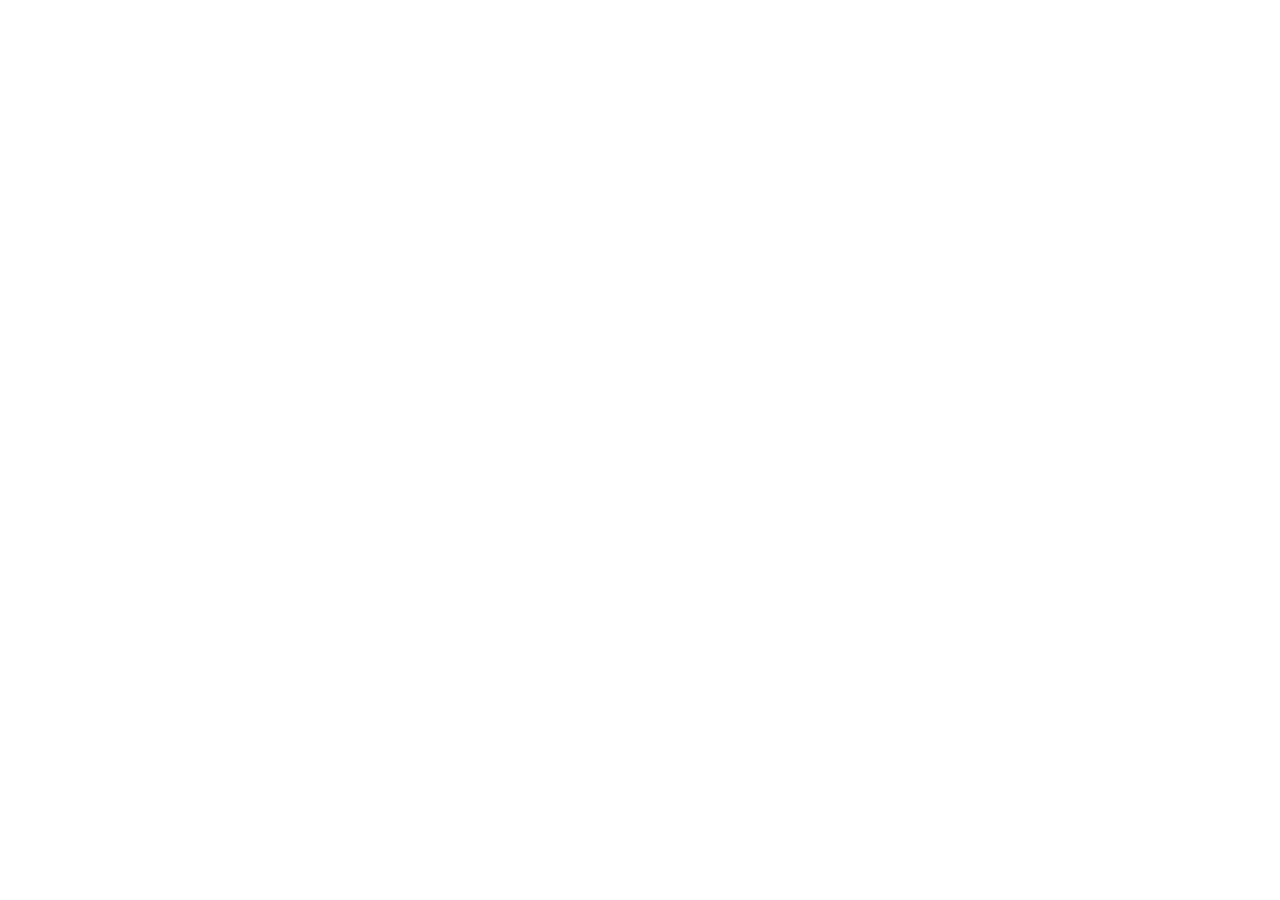
==== commit 3402e440: "P6 downloaded" ====
--- a/index.html
+++ b/index.html
@@ -1,464 +1,46 @@
 <!DOCTYPE html>
 <html lang="fr">
 	<head>
-		<title>Nina Carducci, photographe professionnelle à Bordeaux</title>
 		<meta charset="UTF-8" />
+		<link rel="icon" type="image/svg+xml" href="/assets/kasahouse.png" />
 		<meta name="viewport" content="width=device-width, initial-scale=1.0" />
+		<title>Kasa, location de logements entre particuliers en France</title>
 		<meta
 			name="description"
-			content="Portfolio de la photographe Nina Carducci à Bordeaux. Je réalise, retouche ou mets dans un album vos meilleurs photos pour en garder un souvenir impérissable."
+			content="Kasa, leader des services d'annonces de location de logements entre particuliers en France."
 		/>
-		<meta name="author" content="Nina Carducci" />
-		<!-- Open Graph / Facebook -->
-		<meta property="og:site_name" content="Nina Carducci" />
+
+		<!-- Facebook Meta Tags -->
+		<meta property="og:url" content="https://projet-6-psi.vercel.app/" />
 		<meta property="og:type" content="website" />
-		<meta property="og:url" content="https://jeanphih.github.io/Projet_5/" />
 		<meta
 			property="og:title"
-			content="Nina Carducci Photographe professionnelle à Bordeaux"
+			content="Kasa, location de logements entre particuliers en France"
 		/>
 		<meta
 			property="og:description"
-			content="Je réalise, retouche, ou mets dans un album vos meilleurs photos pour en garder un souvenir impérissable."
+			content="Kasa, leader des services d'annonces de location de logements entre particuliers en France."
 		/>
 		<meta
 			property="og:image"
-			content="https://jeanphih.github.io/Projet_5/assets/images/nina-1024.webp"
+			content="https://user.oc-static.com/upload/2023/04/03/1680512368252_Kasa%20logo.png"
 		/>
-		<!-- Twitter / X -->
+
+		<!-- Twitter Meta Tags -->
 		<meta name="twitter:card" content="summary_large_image" />
-		<meta
-			name="twitter:title"
-			content="Nina Carducci Photographe professionnelle à Bordeaux"
-		/>
+		<meta property="twitter:url" content="https://projet-6-psi.vercel.app/" />
+		<meta name="twitter:title" content="Kasa - Location d'appartement" />
 		<meta
 			name="twitter:description"
-			content="Je réalise, retouche, ou mets dans un album vos meilleurs photos pour en garder un souvenir impérissable."
+			content="Kasa, une entreprise de location d’appartements entre particuliers. Avec plus de 500 annonces postées chaque jour, Kasa fait partie des leaders de la location d’appartements entre particuliers en France."
 		/>
 		<meta
 			name="twitter:image"
-			content="https://jeanphih.github.io/Projet_5/assets/images/nina-512.webp"
+			content="https://user.oc-static.com/upload/2023/04/03/1680512368252_Kasa%20logo.png"
 		/>
-		<meta name="twitter:url" content="https://jeanphih.github.io/Projet_5/" />
-		<!-- CSS -->
-		<link
-			href="https://cdn.jsdelivr.net/npm/bootstrap@5.3.3/dist/css/bootstrap.min.css"
-			rel="stylesheet"
-			integrity="sha384-QWTKZyjpPEjISv5WaRU9OFeRpok6YctnYmDr5pNlyT2bRjXh0JMhjY6hW+ALEwIH"
-			crossorigin="anonymous"
-		/>
-		<link rel="stylesheet" href="./assets/style.min.css" />
 	</head>
-
 	<body>
-		<header class="top-header">
-			<h1 class="name">Nina Carducci</h1>
-			<nav class="nav">
-				<ul>
-					<li><a href="#about">À propos</a></li>
-					<li><a href="#gallery">Galerie</a></li>
-					<li><a href="#services">Service</a></li>
-					<li><a href="#contact">Contact</a></li>
-					<li>
-						<a
-							class="social-link"
-							href="https://www.instagram.com/ninacarducci.photo/?hl=fr"
-							target="_blank"
-							><img src="assets/images/instagram.png" alt="Instagram"
-						/></a>
-					</li>
-				</ul>
-			</nav>
-		</header>
-		<main>
-			<section id="header">
-				<div
-					id="carouselExampleIndicators"
-					class="carousel slide"
-					data-bs-ride="carousel"
-				>
-					<div class="carousel-inner">
-						<div class="carousel-item active">
-							<img
-								srcset="
-									./assets/images/slider/ryoji-iwata-512.webp   512w,
-									./assets/images/slider/ryoji-iwata-1024.webp 1024w,
-									./assets/images/slider/ryoji-iwata-2048.webp 2048w
-								"
-								sizes="100vw"
-								src="./assets/images/slider/ryoji-iwata-1024.webp"
-								class="d-block w-100 h-auto"
-								alt="homme d'affaire en costume vu de dos portant un sac sur un passage piéton"
-								width="1920"
-								height="888"
-							/>
-						</div>
-						<div class="carousel-item">
-							<img
-								srcset="
-									./assets/images/slider/nicholas-green-512.webp   512w,
-									./assets/images/slider/nicholas-green-1024.webp 1024w,
-									./assets/images/slider/nicholas-green-2048.webp 2048w
-								"
-								sizes="100vw"
-								src="./assets/images/slider/nicholas-green-1024.webp"
-								class="d-block w-100 h-auto"
-								alt="foule avec des personnes qui lèvent les bras"
-								width="1920"
-								height="888"
-								loading="lazy"
-							/>
-						</div>
-						<div class="carousel-item">
-							<img
-								srcset="
-									./assets/images/slider/edward-cisneros-512.webp   512w,
-									./assets/images/slider/edward-cisneros-1024.webp 1024w,
-									./assets/images/slider/edward-cisneros-2048.webp 2048w
-								"
-								sizes="100vw"
-								src="./assets/images/slider/edward-cisneros-1024.webp"
-								class="d-block w-100 h-auto"
-								alt="des mariés penchés qui s'embrassent autour de gens qui applaudissent"
-								width="1920"
-								height="888"
-								loading="lazy"
-							/>
-						</div>
-					</div>
-					<button
-						class="carousel-control-prev"
-						type="button"
-						data-bs-target="#carouselExampleIndicators"
-						data-bs-slide="prev"
-					>
-						<span class="carousel-control-prev-icon" aria-hidden="true"></span>
-						<span class="visually-hidden">Previous</span>
-					</button>
-					<button
-						class="carousel-control-next"
-						type="button"
-						data-bs-target="#carouselExampleIndicators"
-						data-bs-slide="next"
-					>
-						<span class="carousel-control-next-icon" aria-hidden="true"></span>
-						<span class="visually-hidden">Next</span>
-					</button>
-					<div class="carousel-indicators">
-						<button
-							type="button"
-							data-bs-target="#carouselExampleIndicators"
-							data-bs-slide-to="0"
-							class="active"
-							aria-current="true"
-							aria-label="Slide 1 du carousel"
-						></button>
-						<button
-							type="button"
-							data-bs-target="#carouselExampleIndicators"
-							data-bs-slide-to="1"
-							aria-label="Slide 2 du carousel"
-						></button>
-						<button
-							type="button"
-							data-bs-target="#carouselExampleIndicators"
-							data-bs-slide-to="2"
-							aria-label="Slide 3 du carousel"
-						></button>
-					</div>
-				</div>
-			</section>
-			<section id="about">
-				<div class="picture left">
-					<img
-						src="./assets/images/nina-512.webp"
-						alt="La photographe professionnelle Nina Carducci"
-						width="560"
-						height="560"
-						loading="lazy"
-					/>
-				</div>
-				<article id="about-me">
-					<h2 class="about-me__title">A propos de moi</h2>
-					<strong class="about-me__introduction">
-						Devenir photographe était pour moi une évidence. Comme si j’y étais
-						prédestiné. Saisir un moment, une émotion, une situation, un
-						endroit, une lumière et les rendre immortels, voilà ce qui me fait
-						vibrer.
-					</strong>
-					<p>
-						Nous passons notre vie à chercher le bonheur, et lorsque nous y
-						touchons, nous n’avons qu’une envie : le figer au travers de
-						photographies pour le savourer avec les personnes qui sont
-						importantes à nos yeux, ou le partager au plus grand nombre. C’est
-						ce que je vous propose : saisir ces merveilleux moments au travers
-						de mon regard, mon approche, ma technique. Rendre ces moments
-						immortels, afin que vous puissiez y puiser de l’amour, du bonheur,
-						de la tendresse et de lumière à chaque fois que vous poserez les
-						yeux sur vos photos.
-					</p>
-				</article>
-			</section>
-			<section id="gallery">
-				<h2 class="title">Portfolio</h2>
-				<div class="container py-3">
-					<div class="gallery" style="display: none">
-						<img
-							data-gallery-tag="Concert"
-							class="gallery-item"
-							src="./assets/images/gallery/concerts/aaron-paul-512.webp"
-							alt="la scène d'un concert vue du public"
-							width="440"
-							height="440"
-							loading="lazy"
-							tabindex="0"
-							aria-label="Image 1 de la galerie"
-						/>
-						<img
-							data-gallery-tag="Entreprises"
-							class="gallery-item"
-							src="./assets/images/gallery/entreprise/ali-morshedlou-512.webp"
-							alt="homme d'affaire en costume cravate"
-							width="440"
-							height="440"
-							loading="lazy"
-							tabindex="0"
-							aria-label="Image 2 de la galerie"
-						/>
-						<img
-							data-gallery-tag="Entreprises"
-							class="gallery-item"
-							src="./assets/images/gallery/entreprise/jason-goodman-512.webp"
-							alt="femme qui rit pendant une réunion d'entreprise"
-							width="440"
-							height="440"
-							loading="lazy"
-							tabindex="0"
-							aria-label="Image 3 de la galerie"
-						/>
-						<img
-							data-gallery-tag="Mariages"
-							class="gallery-item"
-							src="./assets/images/gallery/mariage/hannah-busing-512.webp"
-							alt="Mains en gros plan qui s'effleurent"
-							width="440"
-							height="440"
-							loading="lazy"
-							tabindex="0"
-							aria-label="Image 4 de la galerie"
-						/>
-						<img
-							data-gallery-tag="Portrait"
-							class="gallery-item"
-							src="./assets/images/gallery/portraits/ade-tunji-512.webp"
-							alt="homme fermant les yeux"
-							width="440"
-							height="440"
-							loading="lazy"
-							tabindex="0"
-							aria-label="Image 5 de la galerie"
-						/>
-						<img
-							data-gallery-tag="Mariages"
-							class="gallery-item"
-							src="./assets/images/gallery/mariage/jakob-owens-512.webp"
-							alt="couple en habits de mariés"
-							width="440"
-							height="440"
-							loading="lazy"
-							tabindex="0"
-							aria-label="Image 6 de la galerie"
-						/>
-						<img
-							data-gallery-tag="Portrait"
-							class="gallery-item"
-							src="./assets/images/gallery/portraits/nino-van-prattenburg-512.webp"
-							alt="femme avec un haut noir"
-							width="440"
-							height="440"
-							loading="lazy"
-							tabindex="0"
-							aria-label="Image 7 de la galerie"
-						/>
-						<img
-							data-gallery-tag="Concert"
-							class="gallery-item"
-							src="./assets/images/gallery/concerts/austin-neill-512.webp"
-							alt="chanteur sur scène pendant un concert"
-							width="440"
-							height="440"
-							loading="lazy"
-							tabindex="0"
-							aria-label="Image 8 de la galerie"
-						/>
-						<img
-							data-gallery-tag="Entreprises"
-							class="gallery-item"
-							src="./assets/images/gallery/entreprise/mateus-campos-felipe-512.webp"
-							alt="Une employée de bureau qui rit derrière son ordinateur portable"
-							width="440"
-							height="440"
-							loading="lazy"
-							tabindex="0"
-							aria-label="Image 9 de la galerie"
-						/>
-					</div>
-				</div>
-			</section>
-			<blockquote class="quote">
-				<p class="quote__text">
-					Un portrait n’est pas une ressemblance. Dès lors qu’une émotion ou
-					qu’un fait est traduit en photo, il cesse d’être un fait pour devenir
-					une opinion. L’inexactitude n’existe pas en photographie. Toutes les
-					photos sont exactes. Aucune d’elles n’est la vérité.
-				</p>
-				<footer class="quote__author">- Richard Avedon</footer>
-			</blockquote>
-			<section id="services">
-				<h2 class="title">Mes services</h2>
-				<div class="container">
-					<article class="service">
-						<div class="service__description">
-							<h3>Shooting photo</h3>
-							<p>
-								Pour capturer vos moments les plus précieux et garder un
-								souvenir impérissable. Je me déplace en Île-de-France pour
-								réaliser vos photos
-							</p>
-						</div>
-						<div class="service__price">
-							<h4>350€/demi journée</h4>
-							<span>Matériel, déplacement inclus</span>
-						</div>
-					</article>
-					<article class="service">
-						<div class="service__description">
-							<h3>Retouches</h3>
-							<p>
-								Vous souhaitez retoucher vos photos pour un résultat
-								professionnel ? Bénéficier d’un rendu optimal pour vos
-								publications
-							</p>
-						</div>
-						<div class="service__price">
-							<h4>50€/photo</h4>
-							<span>2 AR par photo</span>
-						</div>
-					</article>
-					<article class="service">
-						<div class="service__description">
-							<h3>Album photos</h3>
-							<p>
-								Partagez avec vos proches et vos clients les photos des moments
-								partagés ensemble à travers un album photo personnalisé
-							</p>
-						</div>
-						<div class="service__price">
-							<h4>400€ album A4</h4>
-							<span>30 pages recto/verso</span>
-						</div>
-					</article>
-				</div>
-			</section>
-			<blockquote class="quote">
-				<p class="quote__text">
-					De manière inconsciente, je crois, je guette un regard, une
-					expression, des traits ou une nostalgie capable de résumer ou plus
-					exactement de révéler une vie
-				</p>
-				<footer class="quote__author">- Richard Avedon</footer>
-			</blockquote>
-			<section id="contact">
-				<div class="container">
-					<div class="form-container">
-						<h2>Une question ? Une demande de devis ?</h2>
-						<p>
-							N’hésitez pas à m’écrire ! Je vous répondrais en moins de 24
-							heures
-						</p>
-						<form method="post">
-							<label for="nom">Nom</label>
-							<input type="text" name="nom" id="nom" />
-							<label for="email">Email</label>
-							<input type="email" name="email" id="email" />
-							<label for="message">Message</label>
-							<textarea
-								name="message"
-								id="message"
-								cols="30"
-								rows="10"
-							></textarea>
-							<input type="submit" value="Envoyer" />
-						</form>
-					</div>
-					<div class="picture right">
-						<img
-							src="./assets/images/camera-512.webp"
-							alt="Un appareil photo"
-							width="418"
-							height="418"
-							loading="lazy"
-						/>
-					</div>
-				</div>
-			</section>
-		</main>
-		<footer id="footer">
-			<div class="contact">
-				<h3>Contact</h3>
-				<p>Nina Carducci, Photographe professionnelle</p>
-				<p>
-					<a
-						href="https://www.google.com/maps/place/68+Av.+Alsace+Lorraine,+33200+Bordeaux/@44.8465781,-0.6091168,17z/data=!3m1!4b1!4m6!3m5!1s0xd54d803d3494ff1:0x775d19897dd6276f!8m2!3d44.8465743!4d-0.6065365!16s%2Fg%2F11c15dhy_v?entry=ttu"
-						target="_blank"
-						>68 avenue Alsace-Lorraine 33200 Bordeaux</a
-					>
-				</p>
-				<p>05 56 67 78 89</p>
-				<p>Appelez-moi du lundi au vendredi de 10h à 19h</p>
-			</div>
-		</footer>
-		<script
-			defer
-			src="https://code.jquery.com/jquery-3.7.1.min.js"
-			integrity="sha256-/JqT3SQfawRcv/BIHPThkBvs0OEvtFFmqPF/lYI/Cxo="
-			crossorigin="anonymous"
-		></script>
-		<script
-			defer
-			src="https://cdn.jsdelivr.net/npm/bootstrap@5.3.3/dist/js/bootstrap.bundle.min.js"
-			integrity="sha384-YvpcrYf0tY3lHB60NNkmXc5s9fDVZLESaAA55NDzOxhy9GkcIdslK1eN7N6jIeHz"
-			crossorigin="anonymous"
-		></script>
-		<script defer src="./assets/maugallery.min.js"></script>
-		<script defer src="./assets/scripts.min.js"></script>
-		<!-- Référencement local avec schema.org -->
-		<script type="application/ld+json">
-			{
-				"@context": "https://schema.org",
-				"@type": "LocalBusiness",
-				"address": {
-					"@type": "PostalAddress",
-					"addressLocality": "Bordeaux",
-					"addressRegion": "Nouvelle-Aquitaine",
-					"postalCode": "33200",
-					"streetAddress": "68 avenue Alsace-Lorraine",
-					"addressCountry": "FR"
-				},
-				"description": "Nina Carducci, photographe professionnelle à Bordeaux",
-				"name": "Nina Carducci",
-				"telephone": "+33556677889",
-				"url": "https://jeanphih.github.io/Projet_5/",
-				"openingHours": "Mo,Tu,We,Th,Fr 10:00-19:00",
-				"priceRange": "50€ - 400€",
-				"image": "https://jeanphih.github.io/Projet_5/assets/images/nina-512.webp",
-				"geo": {
-					"@type": "GeoCoordinates",
-					"latitude": "44.8465743",
-					"longitude": "-0.6065366"
-				},
-				"keywords": "photographie, retouches, album photo, mariage, concert, entreprise, portrait"
-			}
-		</script>
+		<div id="root"></div>
+		<script type="module" src="/src/index.jsx"></script>
 	</body>
 </html>
